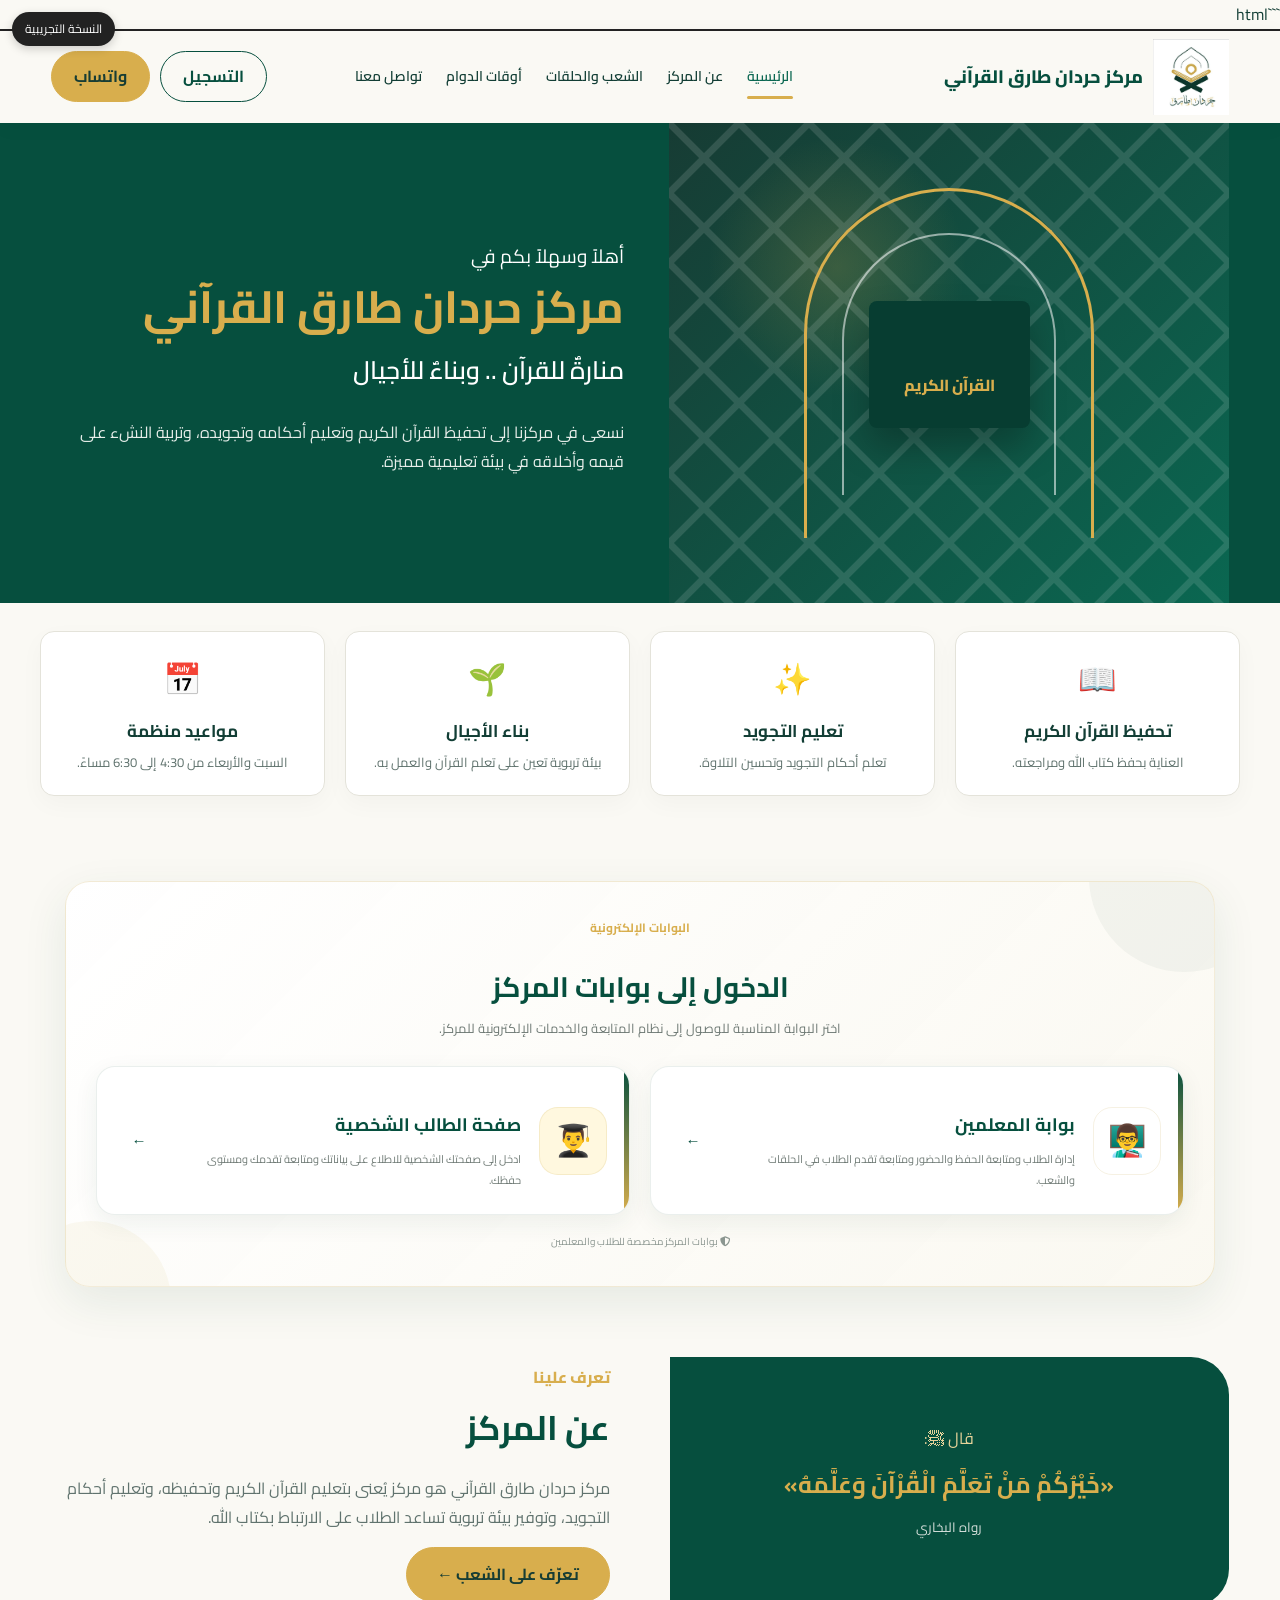
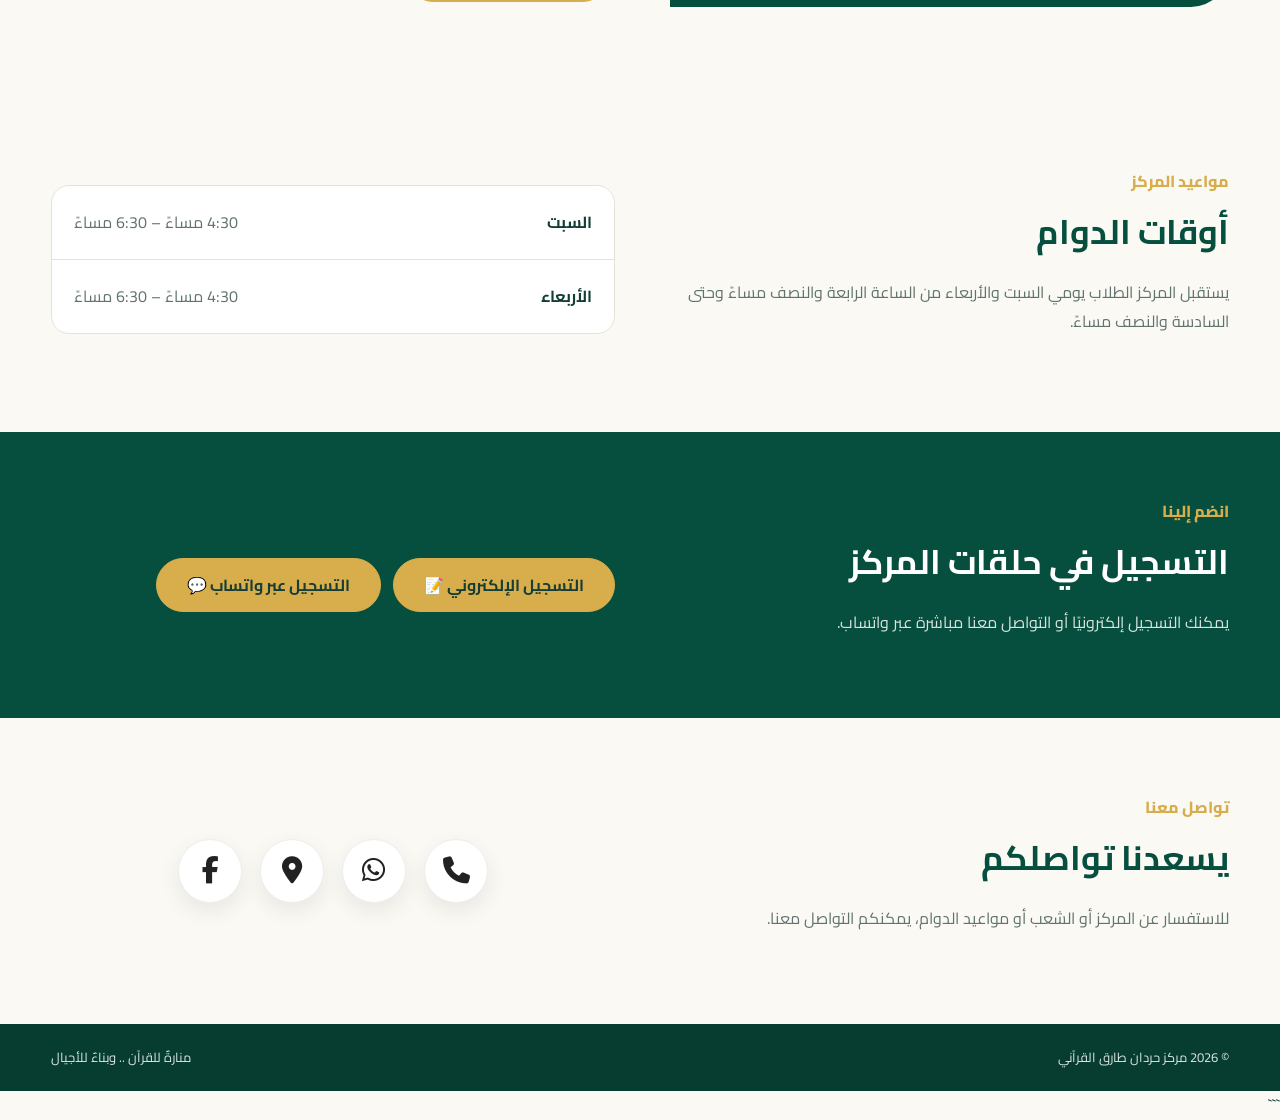
==== index.html @ 8a0e4212 "Update index.html" ====
```html
<!doctype html>
<html lang="ar" dir="rtl">

<head>

  <meta charset="UTF-8">

  <meta
    name="viewport"
    content="width=device-width, initial-scale=1.0"
  >

  <title>مركز حردان طارق القرآني</title>

  <link
    rel="icon"
    type="image/png"
    href="logo.png"
  >

  <meta
    name="description"
    content="مركز حردان طارق القرآني - منارة للقرآن وبناء للأجيال"
  >

  <link
    rel="stylesheet"
    href="style.css"
  >

  <!-- Font Awesome -->
  <link
    rel="stylesheet"
    href="https://cdnjs.cloudflare.com/ajax/libs/font-awesome/6.5.2/css/all.min.css"
  >


  <style>

    /* =====================================================
       النسخة التجريبية
    ===================================================== */

    .demo-badge {
      position: fixed;
      top: 12px;
      left: 12px;
      z-index: 9999;
      background: #222;
      color: white;
      padding: 6px 13px;
      border-radius: 20px;
      font-size: 12px;
      box-shadow: 0 3px 10px rgba(0,0,0,.18);
    }


    /* =====================================================
       ترتيب المعلومات العامة
    ===================================================== */

    .features {
      display: grid !important;
      grid-template-columns: repeat(4, minmax(0, 1fr));
      gap: 20px;
      align-items: stretch;
      justify-content: center;
      width: 100%;
      max-width: 1200px;
      margin-left: auto !important;
      margin-right: auto !important;
      box-sizing: border-box;
    }


    .feature {
      width: 100%;
      box-sizing: border-box;
      text-align: center;
      margin: 0 !important;
    }


    /* =====================================================
       بوابات المركز الإلكترونية
    ===================================================== */

    .portal-section {
      width: min(1150px, 92%);
      margin: 35px auto 50px;
      padding: 35px 30px;

      background:
        linear-gradient(
          135deg,
          rgba(255,255,255,.97),
          rgba(250,248,240,.94)
        );

      border:
        1px solid
        rgba(178,139,24,.16);

      border-radius: 25px;

      box-shadow:
        0 15px 45px
        rgba(23,77,58,.09);

      position: relative;

      overflow: hidden;
    }


    .portal-section::before {

      content: "";

      position: absolute;

      width: 190px;
      height: 190px;

      top: -100px;
      right: -65px;

      border-radius: 50%;

      background:
        rgba(23,77,58,.045);

    }


    .portal-section::after {

      content: "";

      position: absolute;

      width: 160px;
      height: 160px;

      bottom: -95px;
      left: -55px;

      border-radius: 50%;

      background:
        rgba(178,139,24,.055);

    }


    .portal-heading {

      position: relative;

      z-index: 2;

      text-align: center;

      margin-bottom: 26px;

    }


    .portal-heading .section-kicker {

      display: inline-block;

      margin-bottom: 7px;

      color:
        var(--gold);

      font-size: 12px;

      font-weight: bold;

    }


    .portal-heading h2 {

      color:
        var(--green);

      font-size: 28px;

      margin-bottom: 8px;

      line-height: 1.4;

    }


    .portal-heading p {

      color:
        #6f7a75;

      font-size: 13px;

      line-height: 1.9;

      margin: 0 auto;

      max-width: 650px;

    }


    .portal-cards {

      position: relative;

      z-index: 2;

      display: grid;

      grid-template-columns:
        repeat(2, minmax(0, 1fr));

      gap: 20px;

    }


    .portal-card {

      position: relative;

      overflow: hidden;

      display: flex;

      align-items: center;

      gap: 18px;

      min-height: 145px;

      padding: 24px 22px;

      border-radius: 19px;

      text-decoration: none;

      background: #fff;

      border:
        1px solid
        rgba(23,77,58,.09);

      box-shadow:
        0 8px 25px
        rgba(23,77,58,.07);

      transition:
        transform .25s ease,
        box-shadow .25s ease,
        border-color .25s ease;

    }


    .portal-card::before {

      content: "";

      position: absolute;

      top: 0;

      right: 0;

      bottom: 0;

      width: 5px;

      background:
        linear-gradient(
          180deg,
          var(--green),
          var(--gold)
        );

    }


    .portal-card:hover {

      transform:
        translateY(-6px);

      box-shadow:
        0 18px 38px
        rgba(23,77,58,.13);

      border-color:
        rgba(178,139,24,.28);

    }


    .portal-card.teacher .portal-icon {

      background:
        var(--green-light);

      color:
        var(--green);

    }


    .portal-card.student .portal-icon {

      background:
        #fff8df;

      color:
        var(--gold);

    }


    .portal-icon {

      width: 68px;

      height: 68px;

      min-width: 68px;

      border-radius: 19px;

      display: flex;

      align-items: center;

      justify-content: center;

      font-size: 31px;

      border:
        1px solid
        rgba(178,139,24,.12);

    }


    .portal-content {

      flex: 1;

    }


    .portal-content h3 {

      color:
        var(--green);

      font-size: 18px;

      margin-bottom: 7px;

    }


    .portal-content p {

      color:
        #707b76;

      font-size: 11px;

      line-height: 1.9;

      margin: 0;

    }


    .portal-arrow {

      width: 40px;

      height: 40px;

      min-width: 40px;

      border-radius: 50%;

      display: flex;

      align-items: center;

      justify-content: center;

      background:
        var(--green-light);

      color:
        var(--green);

      font-size: 15px;

      transition:
        .25s ease;

    }


    .portal-card:hover .portal-arrow {

      transform:
        translateX(-4px);

      background:
        var(--green);

      color:
        #fff;

    }


    .portal-note {

      position: relative;

      z-index: 2;

      text-align: center;

      margin-top: 18px;

      color:
        #8b9690;

      font-size: 10px;

    }


    /* =====================================================
       أزرار التسجيل
    ===================================================== */

    .register-buttons {

      display: flex;

      gap: 12px;

      flex-wrap: wrap;

      margin-top: 20px;

    }


    .register-buttons .btn-gold {

      min-width: 190px;

      text-align: center;

    }


    /* =====================================================
       التواصل
    ===================================================== */

    .contact {

      align-items: center;

    }


    .contact-list {

      display: flex;

      flex-wrap: wrap;

      justify-content: center;

      align-items: center;

      gap: 18px;

      padding: 10px;

    }


    .contact-list > div {

      margin: 0 !important;

      padding: 0 !important;

      border: none !important;

      background: transparent !important;

      box-shadow: none !important;

      font-size: 0;

    }


    .contact-list a {

      width: 64px;

      height: 64px;

      border-radius: 50%;

      display: flex;

      align-items: center;

      justify-content: center;

      text-decoration: none;

      background: #fff;

      border:
        1px solid
        #eee;

      box-shadow:
        0 8px 22px
        rgba(0,0,0,.08);

      transition:
        .25s ease;

      position: relative;

      color: #222;

    }


    .contact-list a:hover {

      transform:
        translateY(-5px);

      box-shadow:
        0 12px 28px
        rgba(0,0,0,.14);

    }


    .contact-list a i {

      font-size: 27px;

      line-height: 1;

    }


    .contact-list a span {

      display: none;

    }


    /* =====================================================
       تحسينات عامة للموبايل
    ===================================================== */

    @media (max-width: 900px) {

      .features {

        grid-template-columns:
          repeat(2, minmax(0, 1fr));

      }

    }


    @media (max-width: 700px) {

      .portal-section {

        width: 92%;

        padding:
          27px 17px;

        margin:
          25px auto 38px;

        border-radius:
          21px;

      }


      .portal-heading {

        margin-bottom:
          21px;

      }


      .portal-heading h2 {

        font-size: 22px;

      }


      .portal-heading p {

        font-size: 12px;

        line-height: 1.8;

      }


      .portal-cards {

        grid-template-columns:
          1fr;

        gap: 13px;

      }


      .portal-card {

        min-height:
          125px;

        padding:
          19px 16px;

        gap: 13px;

        border-radius:
          17px;

      }


      .portal-icon {

        width: 56px;

        height: 56px;

        min-width: 56px;

        border-radius:
          16px;

        font-size: 25px;

      }


      .portal-content h3 {

        font-size: 15px;

      }


      .portal-content p {

        font-size: 10px;

        line-height: 1.8;

      }


      .portal-arrow {

        width: 35px;

        height: 35px;

        min-width: 35px;

      }

    }


    @media (max-width: 600px) {

      /* منع أي خروج أفقي */

      html,
      body {

        width: 100%;

        max-width: 100%;

        overflow-x: hidden;

      }


      /* النسخة التجريبية */

      .demo-badge {

        top: 8px;

        left: 8px;

        padding:
          5px 10px;

        font-size: 10px;

      }


      /* =================================================
         HEADER
      ================================================= */

      .header {

        position: sticky;

        top: 0;

        z-index: 999;

      }


      .header .container {

        min-height:
          70px;

      }


      .brand {

        max-width:
          calc(100% - 55px);

      }


      .brand img {

        width:
          42px !important;

        height:
          42px !important;

      }


      .brand span {

        font-size:
          13px !important;

        line-height:
          1.4;

      }


      /* إخفاء أزرار الهيدر على الهاتف */

      .header .actions {

        display:
          none !important;

      }


      /* زر القائمة */

      .menu-btn {

        display:
          flex !important;

        align-items:
          center;

        justify-content:
          center;

        width: 44px;

        height: 44px;

        min-width: 44px;

        border-radius:
          12px;

        font-size:
          23px;

        cursor:
          pointer;

      }


      /* =================================================
         القائمة
      ================================================= */

      .header nav {

        position:
          absolute !important;

        top:
          calc(100% + 8px);

        right:
          12px;

        left:
          12px;

        display:
          none !important;

        flex-direction:
          column;

        gap: 4px;

        padding:
          10px;

        background:
          rgba(255,255,255,.98);

        border-radius:
          18px;

        box-shadow:
          0 15px 40px
          rgba(0,0,0,.14);

        border:
          1px solid #eee;

      }


      .header nav.open {

        display:
          flex !important;

      }


      .header nav a {

        width: 100%;

        box-sizing:
          border-box;

        padding:
          13px 15px;

        border-radius:
          12px;

        font-size:
          15px;

        text-align:
          right;

      }


      .header nav a:hover,
      .header nav a.active {

        background:
          #f4f1e7;

      }


      /* =================================================
         HERO
      ================================================= */

      .hero {

        padding-top:
          55px !important;

        padding-bottom:
          45px !important;

      }


      .hero-inner {

        display:
          flex !important;

        flex-direction:
          column;

        gap:
          30px;

        text-align:
          center;

      }


      .hero-content {

        width:
          100%;

        max-width:
          100%;

      }


      .hero-content .eyebrow {

        font-size:
          14px;

        margin-bottom:
          8px;

      }


      .hero-content h1 {

        font-size:
          31px !important;

        line-height:
          1.35;

        margin-bottom:
          12px;

      }


      .hero-content h2 {

        font-size:
          19px !important;

        line-height:
          1.6;

      }


      .hero-text {

        font-size:
          15px !important;

        line-height:
          1.9;

        margin-top:
          15px;

      }


      /* الرسم في الهيرو */

      .hero-art {

        width:
          100%;

        display:
          flex;

        justify-content:
          center;

      }


      .arch {

        max-width:
          250px;

        width:
          75%;

      }


      /* =================================================
         FEATURES
      ================================================= */

      .features {

        grid-template-columns:
          1fr !important;

        gap:
          14px;

        padding-left:
          15px;

        padding-right:
          15px;

      }


      .feature {

        padding:
          24px 18px !important;

        border-radius:
          18px;

      }


      .feature .icon {

        font-size:
          30px;

      }


      .feature h3 {

        font-size:
          18px;

      }


      .feature p {

        font-size:
          14px;

        line-height:
          1.8;

      }


      /* =================================================
         ABOUT
      ================================================= */

      .about {

        display:
          flex !important;

        flex-direction:
          column;

        gap:
          25px;

        padding-left:
          18px;

        padding-right:
          18px;

      }


      .quote-card {

        width:
          100%;

        box-sizing:
          border-box;

        padding:
          25px 18px !important;

        text-align:
          center;

      }


      .quote-card blockquote {

        font-size:
          19px !important;

        line-height:
          1.9;

      }


      .about-text {

        text-align:
          center;

      }


      .about-text h2 {

        font-size:
          27px !important;

      }


      .about-text p {

        font-size:
          15px;

        line-height:
          1.9;

      }


      .about-text .btn {

        width:
          100%;

        box-sizing:
          border-box;

      }


      /* =================================================
         SCHEDULE
      ================================================= */

      .schedule {

        display:
          flex !important;

        flex-direction:
          column;

        gap:
          25px;

        padding-left:
          18px;

        padding-right:
          18px;

        text-align:
          center;

      }


      .schedule h2 {

        font-size:
          27px !important;

      }


      .schedule p {

        font-size:
          15px;

        line-height:
          1.9;

      }


      .schedule-box {

        width:
          100%;

        box-sizing:
          border-box;

      }


      .schedule-box > div {

        padding:
          18px 15px !important;

      }


      .schedule-box strong {

        font-size:
          17px;

      }


      .schedule-box span {

        font-size:
          14px;

      }


      /* =================================================
         REGISTER
      ================================================= */

      .register {

        padding-left:
          18px;

        padding-right:
          18px;

      }


      .register-inner {

        display:
          flex !important;

        flex-direction:
          column;

        gap:
          20px;

        text-align:
          center;

      }


      .register-inner h2 {

        font-size:
          26px !important;

        line-height:
          1.5;

      }


      .register-inner p {

        font-size:
          14px;

        line-height:
          1.8;

      }


      .register-buttons {

        flex-direction:
          column;

        width:
          100%;

        gap:
          10px;

      }


      .register-buttons .btn {

        width:
          100%;

        min-width:
          0 !important;

        box-sizing:
          border-box;

        padding:
          14px 15px;

      }


      /* =================================================
         CONTACT
      ================================================= */

      .contact {

        display:
          flex !important;

        flex-direction:
          column;

        gap:
          20px;

        padding-left:
          18px;

        padding-right:
          18px;

        text-align:
          center;

      }


      .contact h2 {

        font-size:
          27px !important;

      }


      .contact p {

        font-size:
          14px;

        line-height:
          1.9;

      }


      .contact-list {

        gap:
          13px;

        padding:
          5px;

      }


      .contact-list a {

        width:
          56px;

        height:
          56px;

      }


      .contact-list a i {

        font-size:
          22px;

      }


      /* =================================================
         FOOTER
      ================================================= */

      footer {

        padding:
          25px 15px !important;

      }


      .footer-inner {

        display:
          flex !important;

        flex-direction:
          column;

        gap:
          8px;

        text-align:
          center;

        font-size:
          13px;

        line-height:
          1.7;

      }

    }


    /* =====================================================
       شاشات صغيرة جدًا
    ===================================================== */

    @media (max-width: 380px) {

      .hero-content h1 {

        font-size:
          27px !important;

      }


      .hero-content h2 {

        font-size:
          17px !important;

      }


      .brand span {

        font-size:
          12px !important;

      }


      .contact-list a {

        width:
          52px;

        height:
          52px;

      }


      .portal-card {

        gap:
          10px;

        padding:
          17px 13px;

      }


      .portal-icon {

        width:
          51px;

        height:
          51px;

        min-width:
          51px;

        font-size:
          22px;

      }


      .portal-content h3 {

        font-size:
          14px;

      }


      .portal-content p {

        font-size:
          9px;

      }

    }

  </style>

</head>


<body>


  <!-- النسخة التجريبية -->

  <div class="demo-badge">
    النسخة التجريبية
  </div>


  <!-- =====================================================
       HEADER
  ===================================================== -->

  <header class="header">

    <div class="container nav">

      <a
        class="brand"
        href="#home"
      >

        <img
          src="logo.png"
          alt="شعار مركز حردان طارق القرآني"
        >

        <span>
          مركز حردان طارق القرآني
        </span>

      </a>


      <nav>

        <a
          class="active"
          href="#home"
        >
          الرئيسية
        </a>

        <a href="#about">
          عن المركز
        </a>

        <a href="programs.html">
          الشعب والحلقات
        </a>

        <a href="#schedule">
          أوقات الدوام
        </a>

        <a href="#contact">
          تواصل معنا
        </a>

      </nav>


      <div class="actions">

        <a
          class="btn btn-outline"
          href="#register"
        >
          التسجيل
        </a>

        <a
          class="btn btn-gold"
          href="https://wa.me/962780791622"
          target="_blank"
          rel="noopener"
        >
          واتساب
        </a>

      </div>


      <button
        class="menu-btn"
        aria-label="فتح القائمة"
        aria-expanded="false"
        type="button"
      >
        ☰
      </button>

    </div>

  </header>


  <!-- =====================================================
       MAIN
  ===================================================== -->

  <main>


    <!-- HERO -->

    <section
      id="home"
      class="hero"
    >

      <div class="container hero-inner">

        <div class="hero-content">

          <p class="eyebrow">
            أهلاً وسهلاً بكم في
          </p>

          <h1>
            مركز حردان طارق القرآني
          </h1>

          <h2>
            منارةٌ للقرآن .. وبناءٌ للأجيال
          </h2>

          <p class="hero-text">
            نسعى في مركزنا إلى تحفيظ القرآن الكريم وتعليم أحكامه
            وتجويده، وتربية النشء على قيمه وأخلاقه في بيئة تعليمية
            مميزة.
          </p>

        </div>


        <div class="hero-art">

          <div class="arch">

            <div class="quran">
              القرآن الكريم
            </div>

          </div>

        </div>

      </div>

    </section>


    <!-- =====================================================
         FEATURES
    ===================================================== -->

    <section class="features container">

      <article class="feature">

        <div class="icon">
          📖
        </div>

        <h3>
          تحفيظ القرآن الكريم
        </h3>

        <p>
          العناية بحفظ كتاب الله ومراجعته.
        </p>

      </article>


      <article class="feature">

        <div class="icon">
          ✨
        </div>

        <h3>
          تعليم التجويد
        </h3>

        <p>
          تعلم أحكام التجويد وتحسين التلاوة.
        </p>

      </article>


      <article class="feature">

        <div class="icon">
          🌱
        </div>

        <h3>
          بناء الأجيال
        </h3>

        <p>
          بيئة تربوية تعين على تعلم القرآن والعمل به.
        </p>

      </article>


      <article class="feature">

        <div class="icon">
          📅
        </div>

        <h3>
          مواعيد منظمة
        </h3>

        <p>
          السبت والأربعاء من 4:30 إلى 6:30 مساءً.
        </p>

      </article>

    </section>


    <!-- =====================================================
         البوابات الإلكترونية
         تحت الخانات الأربع مباشرة
    ===================================================== -->

    <section class="portal-section">

      <div class="portal-heading">

        <span class="section-kicker">
          البوابات الإلكترونية
        </span>

        <h2>
          الدخول إلى بوابات المركز
        </h2>

        <p>
          اختر البوابة المناسبة للوصول إلى نظام المتابعة والخدمات الإلكترونية للمركز.
        </p>

      </div>


      <div class="portal-cards">


        <!-- ================= بوابة المعلمين ================= -->

        <a
          href="teacher-login.html"
          class="portal-card teacher"
        >

          <div class="portal-icon">
            👨‍🏫
          </div>


          <div class="portal-content">

            <h3>
              بوابة المعلمين
            </h3>

            <p>
              إدارة الطلاب ومتابعة الحفظ والحضور
              ومتابعة تقدم الطلاب في الحلقات والشعب.
            </p>

          </div>


          <div class="portal-arrow">
            ←
          </div>

        </a>


        <!-- ================= صفحة الطالب ================= -->

        <a
          href="student-login.html"
          class="portal-card student"
        >

          <div class="portal-icon">
            👨‍🎓
          </div>


          <div class="portal-content">

            <h3>
              صفحة الطالب الشخصية
            </h3>

            <p>
              ادخل إلى صفحتك الشخصية للاطلاع على بياناتك
              ومتابعة تقدمك ومستوى حفظك.
            </p>

          </div>


          <div class="portal-arrow">
            ←
          </div>

        </a>


      </div>


      <div class="portal-note">

        <i class="fa-solid fa-shield-halved"></i>

        بوابات المركز مخصصة للطلاب والمعلمين

      </div>

    </section>


    <!-- ABOUT -->

    <section
      id="about"
      class="about container"
    >

      <div class="quote-card">

        <div class="quote-mark">
          قال ﷺ:
        </div>

        <blockquote>
          «خَيْرُكُمْ مَنْ تَعَلَّمَ الْقُرْآنَ وَعَلَّمَهُ»
        </blockquote>

        <small>
          رواه البخاري
        </small>

      </div>


      <div class="about-text">

        <span class="section-kicker">
          تعرف علينا
        </span>

        <h2>
          عن المركز
        </h2>

        <p>
          مركز حردان طارق القرآني هو مركز يُعنى بتعليم القرآن الكريم
          وتحفيظه، وتعليم أحكام التجويد، وتوفير بيئة تربوية تساعد
          الطلاب على الارتباط بكتاب الله.
        </p>

        <a
          class="btn btn-gold big"
          href="programs.html"
        >
          تعرّف على الشعب ←
        </a>

      </div>

    </section>


    <!-- SCHEDULE -->

    <section
      id="schedule"
      class="schedule container"
    >

      <div>

        <span class="section-kicker">
          مواعيد المركز
        </span>

        <h2>
          أوقات الدوام
        </h2>

        <p>
          يستقبل المركز الطلاب يومي السبت والأربعاء
          من الساعة الرابعة والنصف مساءً وحتى السادسة والنصف مساءً.
        </p>

      </div>


      <div class="schedule-box">

        <div>

          <strong>
            السبت
          </strong>

          <span>
            4:30 مساءً – 6:30 مساءً
          </span>

        </div>


        <div>

          <strong>
            الأربعاء
          </strong>

          <span>
            4:30 مساءً – 6:30 مساءً
          </span>

        </div>

      </div>

    </section>


    <!-- REGISTER -->

    <section
      id="register"
      class="register"
    >

      <div class="container register-inner">

        <div>

          <span class="section-kicker">
            انضم إلينا
          </span>

          <h2>
            التسجيل في حلقات المركز
          </h2>

          <p>
            يمكنك التسجيل إلكترونيًا أو التواصل معنا مباشرة عبر واتساب.
          </p>

        </div>


        <div class="register-buttons">

          <a
            class="btn btn-gold big"
            href="register.html"
          >
            التسجيل الإلكتروني 📝
          </a>


          <a
            class="btn btn-gold big"
            href="https://wa.me/962780791622"
            target="_blank"
            rel="noopener"
          >
            التسجيل عبر واتساب 💬
          </a>

        </div>

      </div>

    </section>


    <!-- CONTACT -->

    <section
      id="contact"
      class="contact container"
    >

      <div>

        <span class="section-kicker">
          تواصل معنا
        </span>

        <h2>
          يسعدنا تواصلكم
        </h2>

        <p>
          للاستفسار عن المركز أو الشعب أو مواعيد الدوام،
          يمكنكم التواصل معنا.
        </p>

      </div>


      <div class="contact-list">


        <!-- اتصال -->

        <div>

          <a
            href="tel:+962780791622"
            aria-label="الاتصال بالمركز"
            title="الاتصال بالمركز"
          >

            <i class="fa-solid fa-phone"></i>

          </a>

        </div>


        <!-- واتساب -->

        <div>

          <a
            href="https://wa.me/962780791622"
            target="_blank"
            rel="noopener"
            aria-label="واتساب المركز"
            title="واتساب المركز"
          >

            <i class="fa-brands fa-whatsapp"></i>

          </a>

        </div>


        <!-- الموقع -->

        <div>

          <a
            href="https://maps.app.goo.gl/22hyWWJtPr8HUpAr9"
            target="_blank"
            rel="noopener"
            aria-label="موقع المركز"
            title="موقع المركز"
          >

            <i class="fa-solid fa-location-dot"></i>

          </a>

        </div>


        <!-- فيسبوك -->

        <div>

          <a
            href="https://web.facebook.com/profile.php?id=61552970752227&locale=ar_AR"
            target="_blank"
            rel="noopener"
            aria-label="فيسبوك المركز"
            title="فيسبوك المركز"
          >

            <i class="fa-brands fa-facebook-f"></i>

          </a>

        </div>

      </div>

    </section>

  </main>


  <!-- =====================================================
       FOOTER
  ===================================================== -->

  <footer>

    <div class="container footer-inner">

      <span>
        © 2026 مركز حردان طارق القرآني
      </span>

      <span>
        منارةٌ للقرآن .. وبناءٌ للأجيال
      </span>

    </div>

  </footer>


  <!-- =====================================================
       JAVASCRIPT
  ===================================================== -->

  <script>

    const menuButton =
      document.querySelector('.menu-btn');

    const nav =
      document.querySelector('nav');


    if (menuButton && nav) {

      menuButton.addEventListener(
        'click',
        () => {

          nav.classList.toggle('open');

          const isOpen =
            nav.classList.contains('open');

          menuButton.setAttribute(
            'aria-expanded',
            isOpen
          );

        }
      );


      nav.querySelectorAll('a').forEach(
        link => {

          link.addEventListener(
            'click',
            () => {

              nav.classList.remove('open');

              menuButton.setAttribute(
                'aria-expanded',
                'false'
              );

            }
          );

        }
      );

    }

  </script>


</body>

</html>
```
---- style.css ----
@import url('https://fonts.googleapis.com/css2?family=Cairo:wght@400;500;600;700;800&display=swap');

:root{
  --green:#064f3e;
  --green2:#0a6751;
  --gold:#d8ae4d;
  --cream:#faf9f4;
  --ink:#123e35;
  --muted:#60736e;
  --line:#e4e3da;
}
*{box-sizing:border-box}
html{scroll-behavior:smooth}
body{margin:0;font-family:'Cairo',Tahoma,Arial,sans-serif;color:var(--ink);background:var(--cream);line-height:1.8}
a{text-decoration:none;color:inherit}
.container{width:min(1180px,92%);margin:auto}
.header{position:sticky;top:0;z-index:20;background:rgba(250,249,244,.97);border-top:2px solid #222;box-shadow:0 4px 20px rgba(0,0,0,.04)}
.nav{min-height:92px;display:flex;align-items:center;gap:24px}
.brand{display:flex;align-items:center;gap:10px;font-weight:800;color:var(--green);margin-left:auto}
.brand img{width:76px;height:76px;object-fit:contain}
.brand span{font-size:18px;white-space:nowrap}
nav{display:flex;gap:24px;align-items:center;margin:auto}
nav a{font-size:14px;font-weight:600;position:relative}
nav a:hover,nav a.active{color:var(--green2)}
nav a.active:after{content:"";position:absolute;bottom:-10px;right:0;left:0;height:3px;background:var(--gold);border-radius:4px}
.actions{display:flex;gap:10px}
.btn{display:inline-flex;justify-content:center;align-items:center;padding:10px 22px;border-radius:999px;border:1px solid var(--green);font-weight:700;cursor:pointer;font-family:inherit}
.btn-outline{background:transparent;color:var(--green)}
.btn-gold{background:var(--gold);border-color:var(--gold);color:#173d34}
.btn.big{padding:12px 30px}
.menu-btn{display:none;background:none;border:0;font-size:25px;color:var(--green)}
.hero{background:var(--green);color:#fff;overflow:hidden}
.hero-inner{min-height:480px;display:grid;grid-template-columns:1.05fr .95fr;direction:ltr}
.hero-content{direction:rtl;padding:70px 45px 65px 20px;display:flex;flex-direction:column;align-items:flex-start;justify-content:center}
.eyebrow{margin:0 0 5px;font-size:19px}
.hero h1{font-size:45px;line-height:1.3;margin:0;color:var(--gold)}
.hero h2{font-size:25px;font-weight:600;margin:10px 0}
.hero-text{max-width:620px;color:#e7eeea;font-size:16px}
.hero-art{min-height:480px;display:flex;align-items:center;justify-content:center;background:
 radial-gradient(circle at 30% 30%,rgba(216,174,77,.2),transparent 25%),
 linear-gradient(135deg,#173c34,#0a6751);position:relative}
.hero-art:before{content:"";position:absolute;inset:0;opacity:.12;background-image:linear-gradient(45deg,transparent 46%,#fff 47%,#fff 53%,transparent 54%),linear-gradient(-45deg,transparent 46%,#fff 47%,#fff 53%,transparent 54%);background-size:70px 70px}
.arch{width:290px;height:350px;border:3px solid var(--gold);border-bottom:0;border-radius:160px 160px 0 0;position:relative;display:flex;align-items:center;justify-content:center}
.arch:before{content:"";position:absolute;width:210px;height:260px;border:2px solid rgba(255,255,255,.55);border-bottom:0;border-radius:130px 130px 0 0}
.quran{position:relative;z-index:1;background:#073d31;color:var(--gold);padding:70px 35px 28px;border-radius:8px;font-weight:800;box-shadow:0 20px 35px rgba(0,0,0,.25)}
.features{display:grid;grid-template-columns:repeat(5,1fr);gap:18px;padding:28px 0 50px}
.feature{background:#fff;border:1px solid var(--line);border-radius:14px;padding:20px;text-align:center;box-shadow:0 8px 25px rgba(0,0,0,.03)}
.icon{font-size:31px;margin-bottom:8px}.feature h3{margin:0 0 5px;font-size:17px}.feature p{margin:0;color:var(--muted);font-size:13px}
.about{display:grid;grid-template-columns:1fr 1fr;gap:60px;align-items:center;padding:20px 0 80px}
.quote-card{background:var(--green);color:white;border-radius:0 38px 38px 0;padding:50px;text-align:center;min-height:250px;display:flex;flex-direction:column;justify-content:center}
.quote-mark{color:#e7d39a}.quote-card blockquote{font-size:24px;color:var(--gold);margin:10px 0;font-weight:700}.quote-card small{color:#d7e0dc}
.section-kicker{color:var(--gold);font-weight:800}.about-text h2,.schedule h2,.register h2,.contact h2{font-size:34px;margin:5px 0 15px;color:var(--green)}.about-text p,.schedule p,.contact p,.register p{color:var(--muted)}
.programs{background:#eef2ef;padding:60px 0 80px}
.section-title{display:flex;align-items:center;justify-content:center;gap:20px;margin-bottom:35px}.section-title span{width:115px;height:2px;background:var(--gold)}.section-title h2{color:var(--green);margin:0;font-size:30px}
.cards{display:grid;grid-template-columns:repeat(4,1fr);gap:20px}.program{background:#fff;border-radius:18px;padding:30px 22px;text-align:center;box-shadow:0 8px 25px rgba(0,0,0,.04)}.program-icon{font-size:38px}.program h3{color:var(--green);margin:8px 0}.program p{color:var(--muted);margin:0;font-size:14px}
.schedule{display:grid;grid-template-columns:1fr 1fr;gap:50px;align-items:center;padding:80px 0}.schedule-box{background:white;border:1px solid var(--line);border-radius:18px;overflow:hidden}.schedule-box div{padding:22px;border-bottom:1px solid var(--line);display:flex;justify-content:space-between}.schedule-box div:last-child{border-bottom:0}.schedule-box span{color:var(--muted)}
.register{background:var(--green);color:white;padding:65px 0}.register-inner{display:grid;grid-template-columns:1fr 1fr;gap:50px;align-items:center}.register h2{color:white}.register p{color:#d9e4df}.form{display:grid;grid-template-columns:1fr 1fr;gap:12px}.form input,.form select{padding:13px 15px;border-radius:10px;border:1px solid #d7dfda;font:inherit;outline:none}.form select{grid-column:1/-1}.form button{border:0;grid-column:1/-1}
.contact{display:grid;grid-template-columns:1fr 1fr;gap:50px;padding:75px 0}.contact-list{display:grid;gap:14px}.contact-list div{background:#fff;border:1px solid var(--line);padding:18px;border-radius:12px}.contact-list span{margin-right:8px}
footer{background:#073d31;color:#dce7e2;padding:22px 0}.footer-inner{display:flex;justify-content:space-between;gap:20px;font-size:13px}
@media(max-width:1000px){nav{gap:12px}.features{grid-template-columns:repeat(3,1fr)}.cards{grid-template-columns:repeat(2,1fr)}.brand span{display:none}}
@media(max-width:760px){
 .nav{min-height:75px}.brand img{width:60px;height:60px}.actions{display:none}.menu-btn{display:block}
 nav{display:none;position:absolute;top:75px;right:0;left:0;background:var(--cream);padding:20px;flex-direction:column;box-shadow:0 10px 20px rgba(0,0,0,.08)}
 nav.open{display:flex}nav a.active:after{display:none}
 .hero-inner{grid-template-columns:1fr}.hero-art{display:none}.hero-content{padding:60px 10px}.hero h1{font-size:34px}.hero h2{font-size:21px}
 .features{grid-template-columns:1fr 1fr}.about,.schedule,.register-inner,.contact{grid-template-columns:1fr;gap:25px}.cards{grid-template-columns:1fr}.form{grid-template-columns:1fr}.form select,.form button{grid-column:auto}.quote-card{border-radius:20px;padding:35px 20px}.footer-inner{flex-direction:column;text-align:center}
}
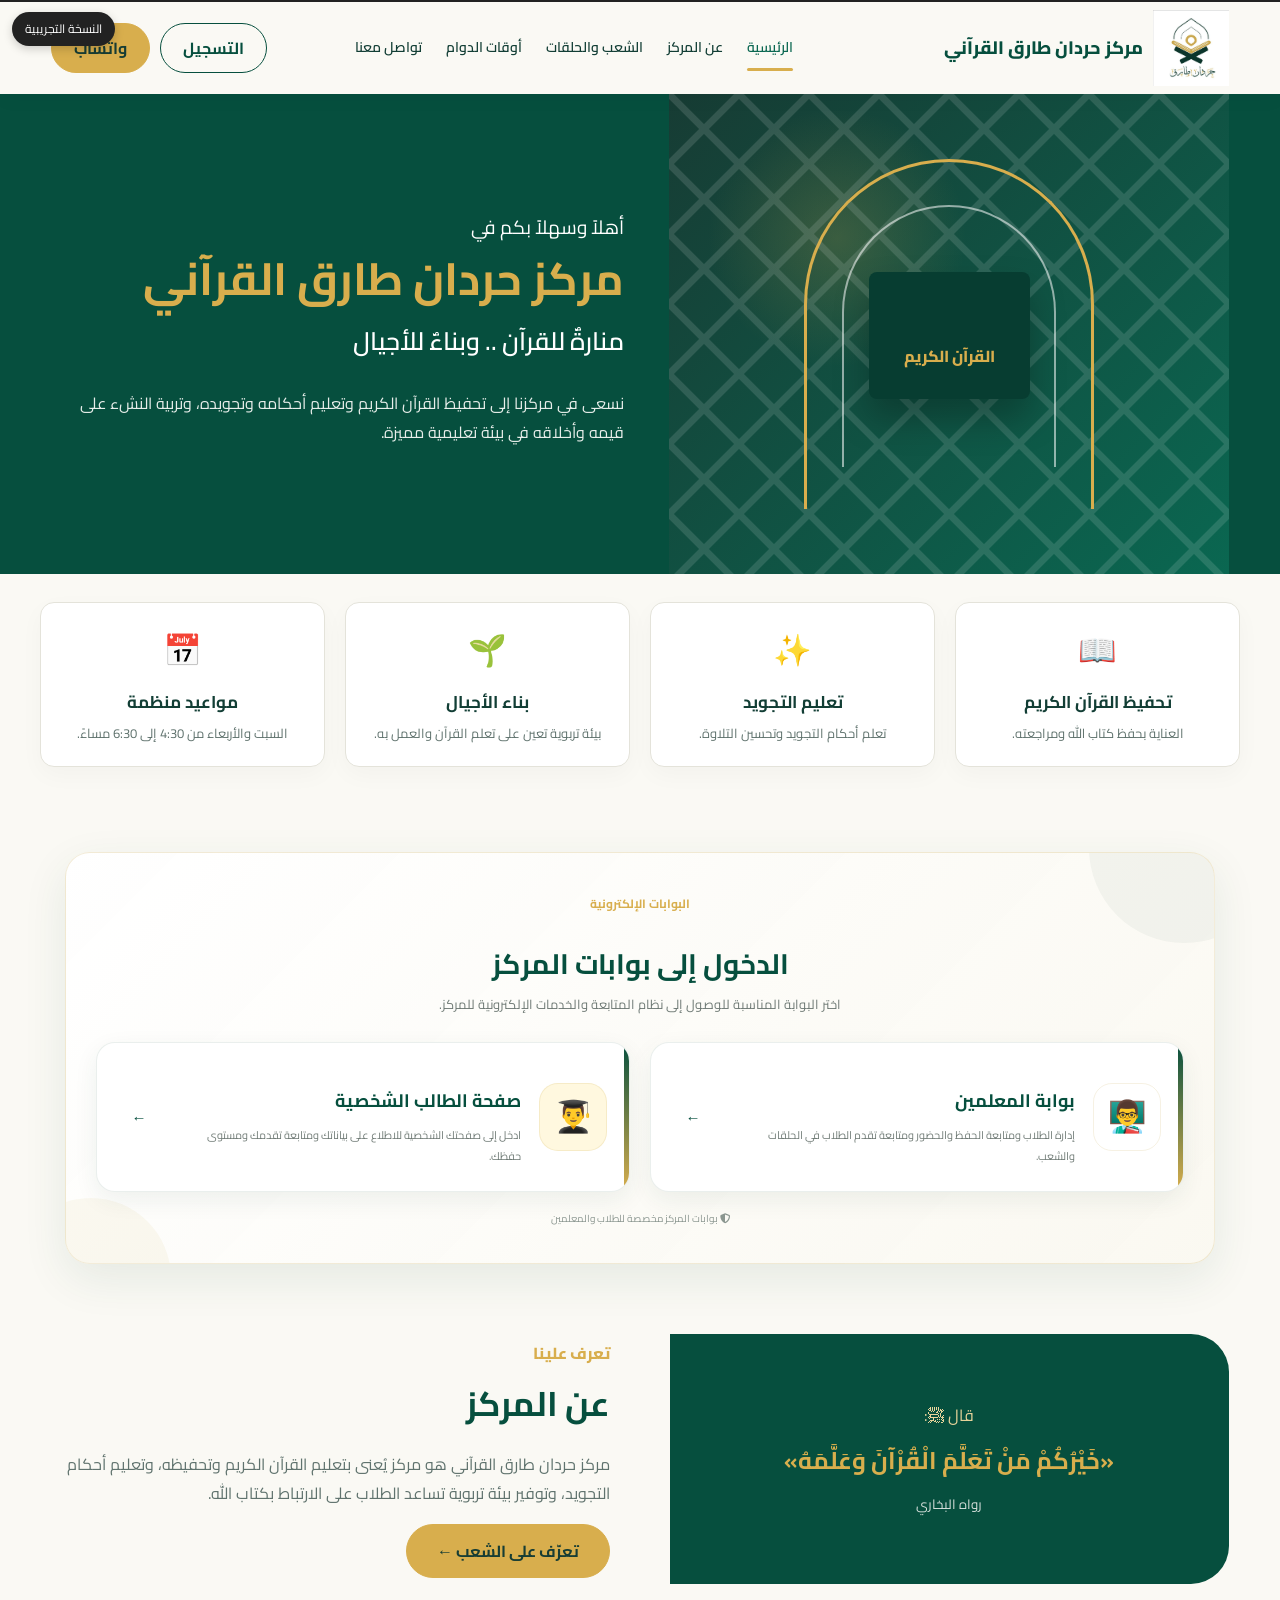
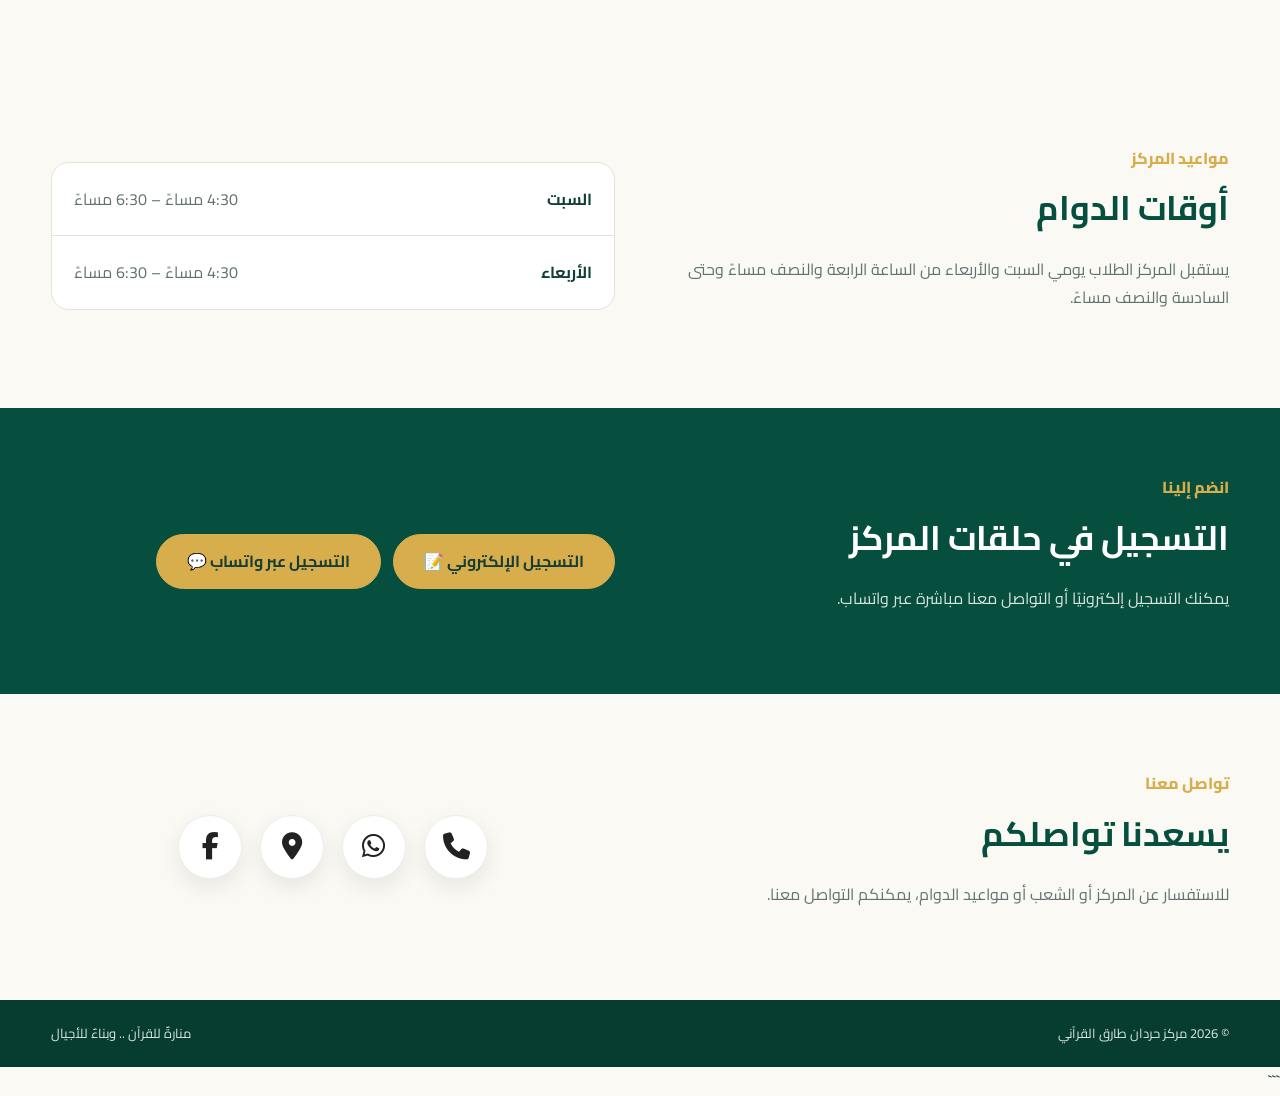
==== commit 0ac49f3b: "Update index.html" ====
--- a/index.html
+++ b/index.html
@@ -1,4 +1,3 @@
-```html
 <!doctype html>
 <html lang="ar" dir="rtl">
 
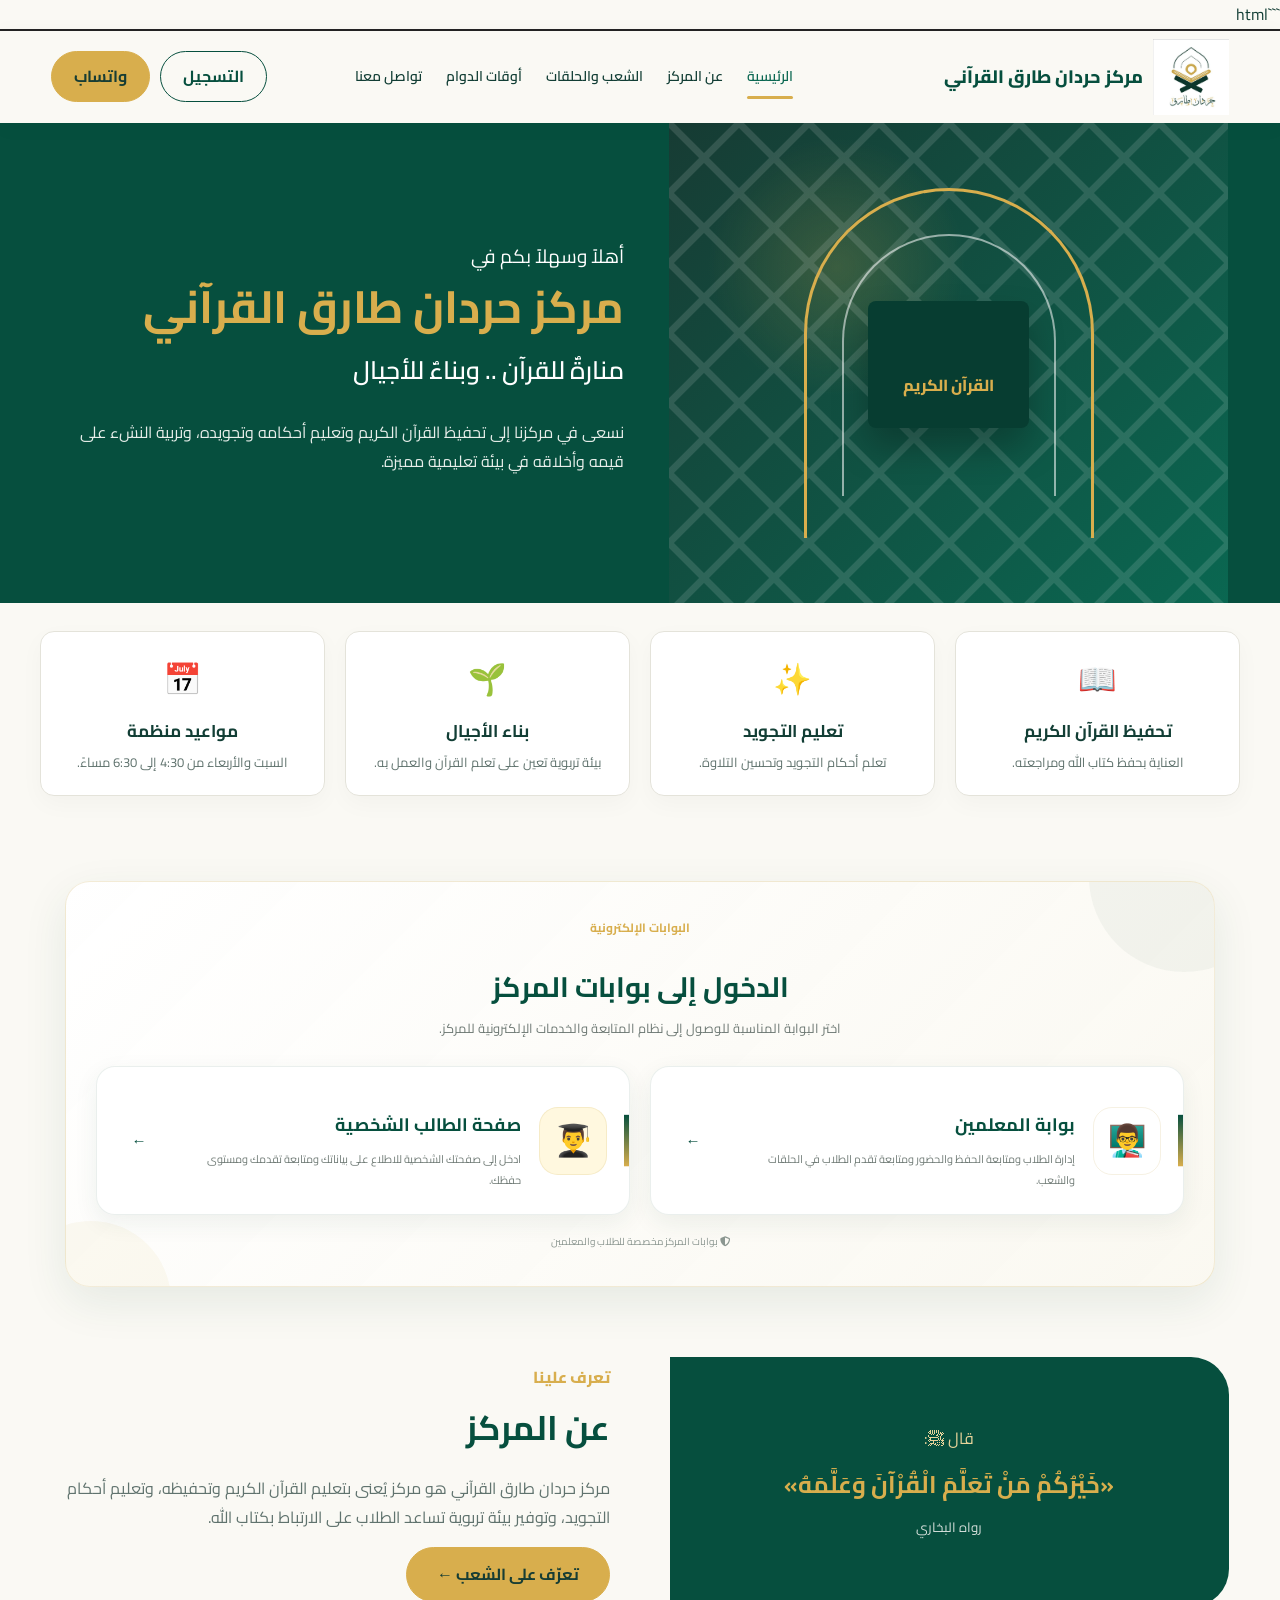
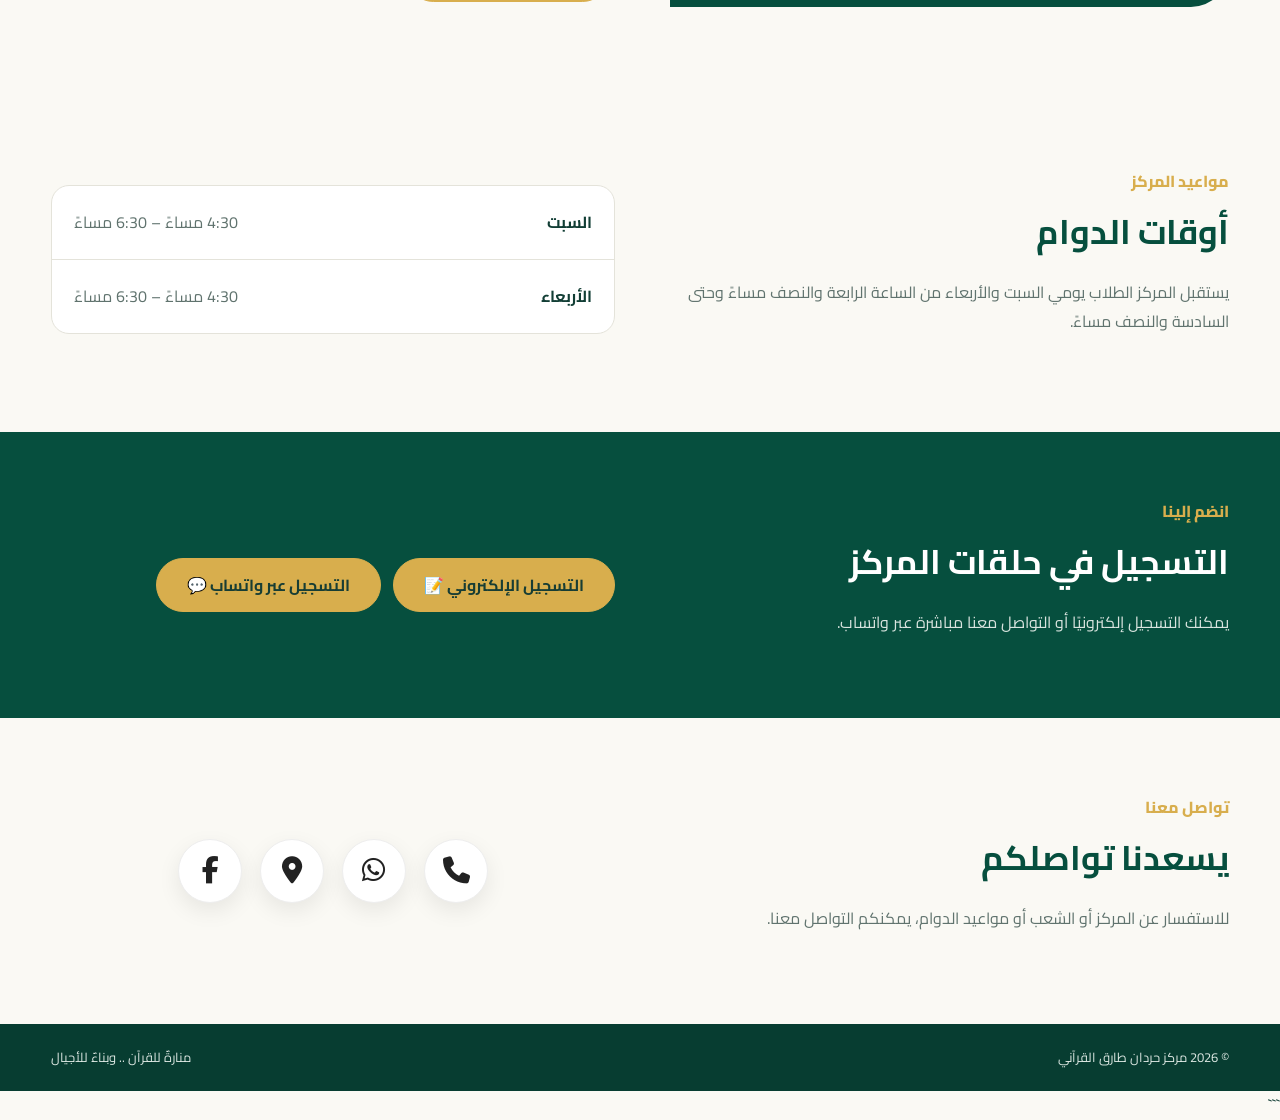
==== commit a2246154: "Update index.html" ====
--- a/index.html
+++ b/index.html
@@ -1,67 +1,179 @@
+```html
 <!doctype html>
 <html lang="ar" dir="rtl">
 
 <head>
-
   <meta charset="UTF-8">
-
-  <meta
-    name="viewport"
-    content="width=device-width, initial-scale=1.0"
-  >
+  <meta name="viewport" content="width=device-width, initial-scale=1.0">
 
   <title>مركز حردان طارق القرآني</title>
 
-  <link
-    rel="icon"
-    type="image/png"
-    href="logo.png"
-  >
+  <link rel="icon" type="image/png" href="logo.png">
 
   <meta
     name="description"
     content="مركز حردان طارق القرآني - منارة للقرآن وبناء للأجيال"
   >
 
-  <link
-    rel="stylesheet"
-    href="style.css"
-  >
-
-  <!-- Font Awesome -->
+  <link rel="stylesheet" href="style.css">
+
   <link
     rel="stylesheet"
     href="https://cdnjs.cloudflare.com/ajax/libs/font-awesome/6.5.2/css/all.min.css"
   >
 
-
   <style>
 
     /* =====================================================
-       النسخة التجريبية
+       إعدادات عامة
     ===================================================== */
 
-    .demo-badge {
-      position: fixed;
-      top: 12px;
-      left: 12px;
-      z-index: 9999;
-      background: #222;
-      color: white;
-      padding: 6px 13px;
-      border-radius: 20px;
-      font-size: 12px;
-      box-shadow: 0 3px 10px rgba(0,0,0,.18);
+    html {
+      scroll-behavior: smooth;
+    }
+
+    body {
+      overflow-x: hidden;
+    }
+
+    ::selection {
+      background: var(--green);
+      color: #fff;
     }
 
 
     /* =====================================================
-       ترتيب المعلومات العامة
+       حركات الظهور
+    ===================================================== */
+
+    .reveal {
+      opacity: 0;
+      transform: translateY(35px);
+      transition:
+        opacity .75s ease,
+        transform .75s cubic-bezier(.2,.7,.2,1);
+    }
+
+    .reveal.show {
+      opacity: 1;
+      transform: translateY(0);
+    }
+
+    .reveal-delay-1 {
+      transition-delay: .08s;
+    }
+
+    .reveal-delay-2 {
+      transition-delay: .16s;
+    }
+
+    .reveal-delay-3 {
+      transition-delay: .24s;
+    }
+
+    .reveal-delay-4 {
+      transition-delay: .32s;
+    }
+
+
+    /* =====================================================
+       الهيدر
+    ===================================================== */
+
+    .header {
+      transition:
+        background .3s ease,
+        box-shadow .3s ease,
+        transform .3s ease;
+    }
+
+    .header.scrolled {
+      box-shadow:
+        0 8px 30px rgba(0,0,0,.08);
+    }
+
+
+    /* =====================================================
+       الأزرار
+    ===================================================== */
+
+    .btn {
+      transition:
+        transform .2s ease,
+        box-shadow .2s ease,
+        background .2s ease,
+        color .2s ease;
+    }
+
+    .btn:hover {
+      transform: translateY(-3px);
+    }
+
+    .btn:active {
+      transform: translateY(1px) scale(.97);
+    }
+
+
+    /* =====================================================
+       HERO
+    ===================================================== */
+
+    .hero-content {
+      animation: heroContentIn .9s ease both;
+    }
+
+    .hero-art {
+      animation: heroArtIn 1s .15s ease both;
+    }
+
+    @keyframes heroContentIn {
+      from {
+        opacity: 0;
+        transform: translateX(35px);
+      }
+
+      to {
+        opacity: 1;
+        transform: translateX(0);
+      }
+    }
+
+    @keyframes heroArtIn {
+      from {
+        opacity: 0;
+        transform: translateX(-35px) scale(.94);
+      }
+
+      to {
+        opacity: 1;
+        transform: translateX(0) scale(1);
+      }
+    }
+
+    .arch {
+      animation:
+        archFloat 5s ease-in-out infinite;
+    }
+
+    @keyframes archFloat {
+      0%, 100% {
+        transform: translateY(0);
+      }
+
+      50% {
+        transform: translateY(-8px);
+      }
+    }
+
+
+    /* =====================================================
+       FEATURES
     ===================================================== */
 
     .features {
       display: grid !important;
-      grid-template-columns: repeat(4, minmax(0, 1fr));
+      grid-template-columns:
+        repeat(4, minmax(0, 1fr));
       gap: 20px;
       align-items: stretch;
       justify-content: center;
@@ -72,17 +184,33 @@
       box-sizing: border-box;
     }
 
-
     .feature {
       width: 100%;
       box-sizing: border-box;
       text-align: center;
       margin: 0 !important;
+
+      transition:
+        transform .3s ease,
+        box-shadow .3s ease;
+    }
+
+    .feature:hover {
+      transform: translateY(-7px);
+    }
+
+    .feature .icon {
+      transition:
+        transform .35s ease;
+    }
+
+    .feature:hover .icon {
+      transform: scale(1.12) rotate(-3deg);
     }
 
 
     /* =====================================================
-       بوابات المركز الإلكترونية
+       البوابات الإلكترونية
     ===================================================== */
 
     .portal-section {
@@ -93,191 +221,125 @@
       background:
         linear-gradient(
           135deg,
-          rgba(255,255,255,.97),
+          rgba(255,255,255,.98),
           rgba(250,248,240,.94)
         );
 
       border:
-        1px solid
-        rgba(178,139,24,.16);
+        1px solid rgba(178,139,24,.16);
 
       border-radius: 25px;
 
       box-shadow:
-        0 15px 45px
-        rgba(23,77,58,.09);
+        0 15px 45px rgba(23,77,58,.09);
 
       position: relative;
-
       overflow: hidden;
     }
 
-
     .portal-section::before {
-
       content: "";
-
       position: absolute;
-
       width: 190px;
       height: 190px;
-
       top: -100px;
       right: -65px;
-
       border-radius: 50%;
-
-      background:
-        rgba(23,77,58,.045);
-
-    }
-
+      background: rgba(23,77,58,.045);
+      animation: portalCircle 8s ease-in-out infinite;
+    }
 
     .portal-section::after {
-
       content: "";
-
       position: absolute;
-
       width: 160px;
       height: 160px;
-
       bottom: -95px;
       left: -55px;
-
       border-radius: 50%;
-
-      background:
-        rgba(178,139,24,.055);
-
-    }
-
+      background: rgba(178,139,24,.055);
+      animation: portalCircle 9s 1s ease-in-out infinite reverse;
+    }
+
+    @keyframes portalCircle {
+      50% {
+        transform: scale(1.12);
+      }
+    }
 
     .portal-heading {
-
       position: relative;
-
       z-index: 2;
-
       text-align: center;
-
       margin-bottom: 26px;
-
-    }
-
+    }
 
     .portal-heading .section-kicker {
-
       display: inline-block;
-
       margin-bottom: 7px;
-
-      color:
-        var(--gold);
-
+      color: var(--gold);
       font-size: 12px;
-
       font-weight: bold;
-
-    }
-
+    }
 
     .portal-heading h2 {
-
-      color:
-        var(--green);
-
+      color: var(--green);
       font-size: 28px;
-
       margin-bottom: 8px;
-
       line-height: 1.4;
-
-    }
-
+    }
 
     .portal-heading p {
-
-      color:
-        #6f7a75;
-
+      color: #6f7a75;
       font-size: 13px;
-
       line-height: 1.9;
-
       margin: 0 auto;
-
       max-width: 650px;
-
-    }
-
+    }
 
     .portal-cards {
-
       position: relative;
-
       z-index: 2;
-
       display: grid;
-
       grid-template-columns:
         repeat(2, minmax(0, 1fr));
-
       gap: 20px;
-
-    }
-
+    }
 
     .portal-card {
-
       position: relative;
-
       overflow: hidden;
 
       display: flex;
-
       align-items: center;
-
       gap: 18px;
 
       min-height: 145px;
-
       padding: 24px 22px;
 
       border-radius: 19px;
-
       text-decoration: none;
 
       background: #fff;
 
       border:
-        1px solid
-        rgba(23,77,58,.09);
+        1px solid rgba(23,77,58,.09);
 
       box-shadow:
-        0 8px 25px
-        rgba(23,77,58,.07);
+        0 8px 25px rgba(23,77,58,.07);
 
       transition:
-        transform .25s ease,
-        box-shadow .25s ease,
-        border-color .25s ease;
-
-    }
-
+        transform .3s cubic-bezier(.2,.8,.2,1),
+        box-shadow .3s ease,
+        border-color .3s ease;
+    }
 
     .portal-card::before {
-
       content: "";
-
       position: absolute;
-
       top: 0;
-
       right: 0;
-
       bottom: 0;
-
       width: 5px;
 
       background:
@@ -287,249 +349,186 @@
           var(--gold)
         );
 
-    }
-
+      transform: scaleY(.35);
+      transform-origin: center;
+      transition: transform .35s ease;
+    }
 
     .portal-card:hover {
-
-      transform:
-        translateY(-6px);
-
+      transform: translateY(-7px);
       box-shadow:
-        0 18px 38px
-        rgba(23,77,58,.13);
-
+        0 20px 42px rgba(23,77,58,.14);
       border-color:
         rgba(178,139,24,.28);
-
-    }
-
+    }
+
+    .portal-card:hover::before {
+      transform: scaleY(1);
+    }
+
+    .portal-card:active {
+      transform: translateY(-2px) scale(.985);
+    }
 
     .portal-card.teacher .portal-icon {
-
-      background:
-        var(--green-light);
-
-      color:
-        var(--green);
-
-    }
-
+      background: var(--green-light);
+      color: var(--green);
+    }
 
     .portal-card.student .portal-icon {
-
-      background:
-        #fff8df;
-
-      color:
-        var(--gold);
-
-    }
-
+      background: #fff8df;
+      color: var(--gold);
+    }
 
     .portal-icon {
-
       width: 68px;
-
       height: 68px;
-
       min-width: 68px;
 
       border-radius: 19px;
 
       display: flex;
-
       align-items: center;
-
       justify-content: center;
 
       font-size: 31px;
 
       border:
-        1px solid
-        rgba(178,139,24,.12);
-
-    }
-
+        1px solid rgba(178,139,24,.12);
+
+      transition:
+        transform .35s ease;
+    }
+
+    .portal-card:hover .portal-icon {
+      transform:
+        rotate(-5deg) scale(1.08);
+    }
 
     .portal-content {
-
       flex: 1;
-
-    }
-
+    }
 
     .portal-content h3 {
-
-      color:
-        var(--green);
-
+      color: var(--green);
       font-size: 18px;
-
       margin-bottom: 7px;
-
-    }
-
+    }
 
     .portal-content p {
-
-      color:
-        #707b76;
-
+      color: #707b76;
       font-size: 11px;
-
       line-height: 1.9;
-
       margin: 0;
-
-    }
-
+    }
 
     .portal-arrow {
-
       width: 40px;
-
       height: 40px;
-
       min-width: 40px;
 
       border-radius: 50%;
 
       display: flex;
-
       align-items: center;
-
       justify-content: center;
 
-      background:
-        var(--green-light);
-
-      color:
-        var(--green);
+      background: var(--green-light);
+      color: var(--green);
 
       font-size: 15px;
 
       transition:
-        .25s ease;
-
-    }
-
+        .3s ease;
+    }
 
     .portal-card:hover .portal-arrow {
-
       transform:
-        translateX(-4px);
-
-      background:
-        var(--green);
-
-      color:
-        #fff;
-
-    }
-
+        translateX(-5px) rotate(5deg);
+
+      background: var(--green);
+      color: #fff;
+    }
 
     .portal-note {
-
       position: relative;
-
       z-index: 2;
-
       text-align: center;
-
       margin-top: 18px;
-
-      color:
-        #8b9690;
-
+      color: #8b9690;
       font-size: 10px;
-
     }
 
 
     /* =====================================================
-       أزرار التسجيل
+       ABOUT / SCHEDULE / REGISTER
     ===================================================== */
 
+    .about,
+    .schedule,
+    .register,
+    .contact {
+      position: relative;
+    }
+
+    .quote-card,
+    .schedule-box {
+      transition:
+        transform .3s ease,
+        box-shadow .3s ease;
+    }
+
+    .quote-card:hover,
+    .schedule-box:hover {
+      transform: translateY(-5px);
+    }
+
     .register-buttons {
-
       display: flex;
-
       gap: 12px;
-
       flex-wrap: wrap;
-
       margin-top: 20px;
-
-    }
-
+    }
 
     .register-buttons .btn-gold {
-
       min-width: 190px;
-
       text-align: center;
-
     }
 
 
     /* =====================================================
-       التواصل
+       CONTACT
     ===================================================== */
 
     .contact {
-
       align-items: center;
-
-    }
-
+    }
 
     .contact-list {
-
       display: flex;
-
       flex-wrap: wrap;
-
       justify-content: center;
-
       align-items: center;
-
       gap: 18px;
-
       padding: 10px;
-
-    }
-
+    }
 
     .contact-list > div {
-
       margin: 0 !important;
-
       padding: 0 !important;
-
       border: none !important;
-
       background: transparent !important;
-
       box-shadow: none !important;
-
       font-size: 0;
-
-    }
-
+    }
 
     .contact-list a {
-
       width: 64px;
-
       height: 64px;
-
       border-radius: 50%;
 
       display: flex;
-
       align-items: center;
-
       justify-content: center;
 
       text-decoration: none;
@@ -537,62 +536,81 @@
       background: #fff;
 
       border:
-        1px solid
-        #eee;
+        1px solid #eee;
 
       box-shadow:
-        0 8px 22px
-        rgba(0,0,0,.08);
+        0 8px 22px rgba(0,0,0,.08);
 
       transition:
-        .25s ease;
+        transform .25s ease,
+        box-shadow .25s ease;
 
       position: relative;
-
       color: #222;
-
-    }
-
+    }
 
     .contact-list a:hover {
-
       transform:
-        translateY(-5px);
+        translateY(-6px) scale(1.05);
 
       box-shadow:
-        0 12px 28px
-        rgba(0,0,0,.14);
-
-    }
-
+        0 14px 30px rgba(0,0,0,.14);
+    }
+
+    .contact-list a:active {
+      transform:
+        scale(.93);
+    }
 
     .contact-list a i {
-
       font-size: 27px;
-
       line-height: 1;
-
-    }
-
+    }
 
     .contact-list a span {
-
       display: none;
-
     }
 
 
     /* =====================================================
-       تحسينات عامة للموبايل
+       تأثير الضغط
     ===================================================== */
 
+    a,
+    button {
+      -webkit-tap-highlight-color: transparent;
+    }
+
+    .click-effect {
+      position: fixed;
+      width: 12px;
+      height: 12px;
+      border-radius: 50%;
+      pointer-events: none;
+      z-index: 10000;
+      background: rgba(178,139,24,.35);
+      transform: translate(-50%, -50%) scale(0);
+      animation: clickRipple .55s ease-out forwards;
+    }
+
+    @keyframes clickRipple {
+      to {
+        transform:
+          translate(-50%, -50%) scale(7);
+        opacity: 0;
+      }
+    }
+
+
+    /* =====================================================
+       تحسينات الموبايل
+    ===================================================== */
+
     @media (max-width: 900px) {
 
       .features {
-
         grid-template-columns:
           repeat(2, minmax(0, 1fr));
-
       }
 
     }
@@ -601,956 +619,506 @@
     @media (max-width: 700px) {
 
       .portal-section {
-
         width: 92%;
-
-        padding:
-          27px 17px;
-
-        margin:
-          25px auto 38px;
-
-        border-radius:
-          21px;
-
-      }
-
+        padding: 27px 17px;
+        margin: 25px auto 38px;
+        border-radius: 21px;
+      }
 
       .portal-heading {
-
-        margin-bottom:
-          21px;
-
-      }
-
+        margin-bottom: 21px;
+      }
 
       .portal-heading h2 {
-
         font-size: 22px;
-
-      }
-
+      }
 
       .portal-heading p {
-
         font-size: 12px;
-
         line-height: 1.8;
-
-      }
-
+      }
 
       .portal-cards {
-
-        grid-template-columns:
-          1fr;
-
+        grid-template-columns: 1fr;
         gap: 13px;
-
-      }
-
+      }
 
       .portal-card {
-
-        min-height:
-          125px;
-
-        padding:
-          19px 16px;
-
+        min-height: 125px;
+        padding: 19px 16px;
         gap: 13px;
-
-        border-radius:
-          17px;
-
-      }
-
+        border-radius: 17px;
+      }
 
       .portal-icon {
-
         width: 56px;
-
         height: 56px;
-
         min-width: 56px;
-
-        border-radius:
-          16px;
-
+        border-radius: 16px;
         font-size: 25px;
-
-      }
-
+      }
 
       .portal-content h3 {
-
         font-size: 15px;
-
-      }
-
+      }
 
       .portal-content p {
-
         font-size: 10px;
-
         line-height: 1.8;
-
-      }
-
+      }
 
       .portal-arrow {
-
         width: 35px;
-
         height: 35px;
-
         min-width: 35px;
-
       }
 
     }
 
 
     @media (max-width: 600px) {
-
-      /* منع أي خروج أفقي */
 
       html,
       body {
-
         width: 100%;
-
         max-width: 100%;
-
         overflow-x: hidden;
-
-      }
-
-
-      /* النسخة التجريبية */
-
-      .demo-badge {
-
-        top: 8px;
-
-        left: 8px;
-
-        padding:
-          5px 10px;
-
-        font-size: 10px;
-
-      }
-
-
-      /* =================================================
-         HEADER
-      ================================================= */
+      }
 
       .header {
-
         position: sticky;
-
         top: 0;
-
         z-index: 999;
-
-      }
-
+      }
 
       .header .container {
-
-        min-height:
-          70px;
-
-      }
-
+        min-height: 70px;
+      }
 
       .brand {
-
         max-width:
           calc(100% - 55px);
-
-      }
-
+      }
 
       .brand img {
-
-        width:
-          42px !important;
-
-        height:
-          42px !important;
-
-      }
-
+        width: 42px !important;
+        height: 42px !important;
+      }
 
       .brand span {
-
-        font-size:
-          13px !important;
-
-        line-height:
-          1.4;
-
-      }
-
-
-      /* إخفاء أزرار الهيدر على الهاتف */
+        font-size: 13px !important;
+        line-height: 1.4;
+      }
 
       .header .actions {
-
-        display:
-          none !important;
-
-      }
-
-
-      /* زر القائمة */
+        display: none !important;
+      }
 
       .menu-btn {
-
-        display:
-          flex !important;
-
-        align-items:
-          center;
-
-        justify-content:
-          center;
+        display: flex !important;
+        align-items: center;
+        justify-content: center;
 
         width: 44px;
-
         height: 44px;
-
         min-width: 44px;
 
-        border-radius:
-          12px;
-
-        font-size:
-          23px;
-
-        cursor:
-          pointer;
-
-      }
-
-
-      /* =================================================
-         القائمة
-      ================================================= */
+        border-radius: 12px;
+        font-size: 23px;
+        cursor: pointer;
+
+        transition:
+          transform .2s ease,
+          background .2s ease;
+      }
+
+      .menu-btn:active {
+        transform: scale(.9);
+      }
 
       .header nav {
-
-        position:
-          absolute !important;
-
-        top:
-          calc(100% + 8px);
-
-        right:
-          12px;
-
-        left:
-          12px;
-
-        display:
-          none !important;
-
-        flex-direction:
-          column;
-
+        position: absolute !important;
+        top: calc(100% + 8px);
+        right: 12px;
+        left: 12px;
+
+        display: none !important;
+        flex-direction: column;
         gap: 4px;
 
-        padding:
-          10px;
+        padding: 10px;
 
         background:
           rgba(255,255,255,.98);
 
-        border-radius:
-          18px;
+        border-radius: 18px;
 
         box-shadow:
-          0 15px 40px
-          rgba(0,0,0,.14);
+          0 15px 40px rgba(0,0,0,.14);
 
         border:
           1px solid #eee;
 
-      }
-
+        transform-origin: top center;
+      }
 
       .header nav.open {
-
-        display:
-          flex !important;
-
-      }
-
+        display: flex !important;
+        animation:
+          menuOpen .25s ease both;
+      }
+
+      @keyframes menuOpen {
+        from {
+          opacity: 0;
+          transform:
+            translateY(-8px) scale(.97);
+        }
+
+        to {
+          opacity: 1;
+          transform:
+            translateY(0) scale(1);
+        }
+      }
 
       .header nav a {
-
         width: 100%;
-
-        box-sizing:
-          border-box;
-
-        padding:
-          13px 15px;
-
-        border-radius:
-          12px;
-
-        font-size:
-          15px;
-
-        text-align:
-          right;
-
-      }
-
+        box-sizing: border-box;
+
+        padding: 13px 15px;
+        border-radius: 12px;
+
+        font-size: 15px;
+        text-align: right;
+
+        transition:
+          background .2s ease,
+          transform .2s ease;
+      }
 
       .header nav a:hover,
       .header nav a.active {
-
-        background:
-          #f4f1e7;
-
-      }
-
-
-      /* =================================================
-         HERO
-      ================================================= */
+        background: #f4f1e7;
+      }
+
+      .header nav a:active {
+        transform: scale(.98);
+      }
+
+
+      /* HERO */
 
       .hero {
-
-        padding-top:
-          55px !important;
-
-        padding-bottom:
-          45px !important;
-
-      }
-
+        padding-top: 55px !important;
+        padding-bottom: 45px !important;
+      }
 
       .hero-inner {
-
-        display:
-          flex !important;
-
-        flex-direction:
-          column;
-
-        gap:
-          30px;
-
-        text-align:
-          center;
-
-      }
-
+        display: flex !important;
+        flex-direction: column;
+        gap: 30px;
+        text-align: center;
+      }
 
       .hero-content {
-
-        width:
-          100%;
-
-        max-width:
-          100%;
-
-      }
-
+        width: 100%;
+        max-width: 100%;
+      }
 
       .hero-content .eyebrow {
-
-        font-size:
-          14px;
-
-        margin-bottom:
-          8px;
-
-      }
-
+        font-size: 14px;
+        margin-bottom: 8px;
+      }
 
       .hero-content h1 {
-
-        font-size:
-          31px !important;
-
-        line-height:
-          1.35;
-
-        margin-bottom:
-          12px;
-
-      }
-
+        font-size: 31px !important;
+        line-height: 1.35;
+        margin-bottom: 12px;
+      }
 
       .hero-content h2 {
-
-        font-size:
-          19px !important;
-
-        line-height:
-          1.6;
-
-      }
-
+        font-size: 19px !important;
+        line-height: 1.6;
+      }
 
       .hero-text {
-
-        font-size:
-          15px !important;
-
-        line-height:
-          1.9;
-
-        margin-top:
-          15px;
-
-      }
-
-
-      /* الرسم في الهيرو */
+        font-size: 15px !important;
+        line-height: 1.9;
+        margin-top: 15px;
+      }
 
       .hero-art {
-
-        width:
-          100%;
-
-        display:
-          flex;
-
-        justify-content:
-          center;
-
-      }
-
+        width: 100%;
+        display: flex;
+        justify-content: center;
+      }
 
       .arch {
-
-        max-width:
-          250px;
-
-        width:
-          75%;
-
-      }
-
-
-      /* =================================================
-         FEATURES
-      ================================================= */
+        max-width: 250px;
+        width: 75%;
+      }
+
+
+      /* FEATURES */
 
       .features {
-
-        grid-template-columns:
-          1fr !important;
-
-        gap:
-          14px;
-
-        padding-left:
-          15px;
-
-        padding-right:
-          15px;
-
-      }
-
+        grid-template-columns: 1fr !important;
+        gap: 14px;
+        padding-left: 15px;
+        padding-right: 15px;
+      }
 
       .feature {
-
-        padding:
-          24px 18px !important;
-
-        border-radius:
-          18px;
-
-      }
-
+        padding: 24px 18px !important;
+        border-radius: 18px;
+      }
 
       .feature .icon {
-
-        font-size:
-          30px;
-
-      }
-
+        font-size: 30px;
+      }
 
       .feature h3 {
-
-        font-size:
-          18px;
-
-      }
-
+        font-size: 18px;
+      }
 
       .feature p {
-
-        font-size:
-          14px;
-
-        line-height:
-          1.8;
-
-      }
-
-
-      /* =================================================
-         ABOUT
-      ================================================= */
+        font-size: 14px;
+        line-height: 1.8;
+      }
+
+
+      /* ABOUT */
 
       .about {
-
-        display:
-          flex !important;
-
-        flex-direction:
-          column;
-
-        gap:
-          25px;
-
-        padding-left:
-          18px;
-
-        padding-right:
-          18px;
-
-      }
-
+        display: flex !important;
+        flex-direction: column;
+        gap: 25px;
+        padding-left: 18px;
+        padding-right: 18px;
+      }
 
       .quote-card {
-
-        width:
-          100%;
-
-        box-sizing:
-          border-box;
-
-        padding:
-          25px 18px !important;
-
-        text-align:
-          center;
-
-      }
-
+        width: 100%;
+        box-sizing: border-box;
+        padding: 25px 18px !important;
+        text-align: center;
+      }
 
       .quote-card blockquote {
-
-        font-size:
-          19px !important;
-
-        line-height:
-          1.9;
-
-      }
-
+        font-size: 19px !important;
+        line-height: 1.9;
+      }
 
       .about-text {
-
-        text-align:
-          center;
-
-      }
-
+        text-align: center;
+      }
 
       .about-text h2 {
-
-        font-size:
-          27px !important;
-
-      }
-
+        font-size: 27px !important;
+      }
 
       .about-text p {
-
-        font-size:
-          15px;
-
-        line-height:
-          1.9;
-
-      }
-
+        font-size: 15px;
+        line-height: 1.9;
+      }
 
       .about-text .btn {
-
-        width:
-          100%;
-
-        box-sizing:
-          border-box;
-
-      }
-
-
-      /* =================================================
-         SCHEDULE
-      ================================================= */
+        width: 100%;
+        box-sizing: border-box;
+      }
+
+
+      /* SCHEDULE */
 
       .schedule {
-
-        display:
-          flex !important;
-
-        flex-direction:
-          column;
-
-        gap:
-          25px;
-
-        padding-left:
-          18px;
-
-        padding-right:
-          18px;
-
-        text-align:
-          center;
-
-      }
-
+        display: flex !important;
+        flex-direction: column;
+        gap: 25px;
+
+        padding-left: 18px;
+        padding-right: 18px;
+
+        text-align: center;
+      }
 
       .schedule h2 {
-
-        font-size:
-          27px !important;
-
-      }
-
+        font-size: 27px !important;
+      }
 
       .schedule p {
-
-        font-size:
-          15px;
-
-        line-height:
-          1.9;
-
-      }
-
+        font-size: 15px;
+        line-height: 1.9;
+      }
 
       .schedule-box {
-
-        width:
-          100%;
-
-        box-sizing:
-          border-box;
-
-      }
-
+        width: 100%;
+        box-sizing: border-box;
+      }
 
       .schedule-box > div {
-
-        padding:
-          18px 15px !important;
-
-      }
-
+        padding: 18px 15px !important;
+      }
 
       .schedule-box strong {
-
-        font-size:
-          17px;
-
-      }
-
+        font-size: 17px;
+      }
 
       .schedule-box span {
-
-        font-size:
-          14px;
-
-      }
-
-
-      /* =================================================
-         REGISTER
-      ================================================= */
+        font-size: 14px;
+      }
+
+
+      /* REGISTER */
 
       .register {
-
-        padding-left:
-          18px;
-
-        padding-right:
-          18px;
-
-      }
-
+        padding-left: 18px;
+        padding-right: 18px;
+      }
 
       .register-inner {
-
-        display:
-          flex !important;
-
-        flex-direction:
-          column;
-
-        gap:
-          20px;
-
-        text-align:
-          center;
-
-      }
-
+        display: flex !important;
+        flex-direction: column;
+        gap: 20px;
+        text-align: center;
+      }
 
       .register-inner h2 {
-
-        font-size:
-          26px !important;
-
-        line-height:
-          1.5;
-
-      }
-
+        font-size: 26px !important;
+        line-height: 1.5;
+      }
 
       .register-inner p {
-
-        font-size:
-          14px;
-
-        line-height:
-          1.8;
-
-      }
-
+        font-size: 14px;
+        line-height: 1.8;
+      }
 
       .register-buttons {
-
-        flex-direction:
-          column;
-
-        width:
-          100%;
-
-        gap:
-          10px;
-
-      }
-
+        flex-direction: column;
+        width: 100%;
+        gap: 10px;
+      }
 
       .register-buttons .btn {
-
-        width:
-          100%;
-
-        min-width:
-          0 !important;
-
-        box-sizing:
-          border-box;
-
-        padding:
-          14px 15px;
-
-      }
-
-
-      /* =================================================
-         CONTACT
-      ================================================= */
+        width: 100%;
+        min-width: 0 !important;
+        box-sizing: border-box;
+        padding: 14px 15px;
+      }
+
+
+      /* CONTACT */
 
       .contact {
-
-        display:
-          flex !important;
-
-        flex-direction:
-          column;
-
-        gap:
-          20px;
-
-        padding-left:
-          18px;
-
-        padding-right:
-          18px;
-
-        text-align:
-          center;
-
-      }
-
+        display: flex !important;
+        flex-direction: column;
+        gap: 20px;
+
+        padding-left: 18px;
+        padding-right: 18px;
+
+        text-align: center;
+      }
 
       .contact h2 {
-
-        font-size:
-          27px !important;
-
-      }
-
+        font-size: 27px !important;
+      }
 
       .contact p {
-
-        font-size:
-          14px;
-
-        line-height:
-          1.9;
-
-      }
-
+        font-size: 14px;
+        line-height: 1.9;
+      }
 
       .contact-list {
-
-        gap:
-          13px;
-
-        padding:
-          5px;
-
-      }
-
+        gap: 13px;
+        padding: 5px;
+      }
 
       .contact-list a {
-
-        width:
-          56px;
-
-        height:
-          56px;
-
-      }
-
+        width: 56px;
+        height: 56px;
+      }
 
       .contact-list a i {
-
-        font-size:
-          22px;
-
-      }
-
-
-      /* =================================================
-         FOOTER
-      ================================================= */
+        font-size: 22px;
+      }
+
+
+      /* FOOTER */
 
       footer {
-
-        padding:
-          25px 15px !important;
-
-      }
-
+        padding: 25px 15px !important;
+      }
 
       .footer-inner {
-
-        display:
-          flex !important;
-
-        flex-direction:
-          column;
-
-        gap:
-          8px;
-
-        text-align:
-          center;
-
-        font-size:
-          13px;
-
-        line-height:
-          1.7;
-
-      }
-
-    }
-
-
-    /* =====================================================
-       شاشات صغيرة جدًا
-    ===================================================== */
+        display: flex !important;
+        flex-direction: column;
+        gap: 8px;
+        text-align: center;
+
+        font-size: 13px;
+        line-height: 1.7;
+      }
+
+    }
+
 
     @media (max-width: 380px) {
 
       .hero-content h1 {
-
-        font-size:
-          27px !important;
-
-      }
-
+        font-size: 27px !important;
+      }
 
       .hero-content h2 {
-
-        font-size:
-          17px !important;
-
-      }
-
+        font-size: 17px !important;
+      }
 
       .brand span {
-
-        font-size:
-          12px !important;
-
-      }
-
+        font-size: 12px !important;
+      }
 
       .contact-list a {
-
-        width:
-          52px;
-
-        height:
-          52px;
-
-      }
-
+        width: 52px;
+        height: 52px;
+      }
 
       .portal-card {
-
-        gap:
-          10px;
-
-        padding:
-          17px 13px;
-
-      }
-
+        gap: 10px;
+        padding: 17px 13px;
+      }
 
       .portal-icon {
-
-        width:
-          51px;
-
-        height:
-          51px;
-
-        min-width:
-          51px;
-
-        font-size:
-          22px;
-
-      }
-
+        width: 51px;
+        height: 51px;
+        min-width: 51px;
+        font-size: 22px;
+      }
 
       .portal-content h3 {
-
-        font-size:
-          14px;
-
-      }
-
+        font-size: 14px;
+      }
 
       .portal-content p {
-
-        font-size:
-          9px;
-
+        font-size: 9px;
+      }
+
+    }
+
+
+    /* تقليل الحركة لمن يفضل ذلك */
+
+    @media (prefers-reduced-motion: reduce) {
+
+      html {
+        scroll-behavior: auto;
+      }
+
+      *,
+      *::before,
+      *::after {
+        animation-duration: .01ms !important;
+        animation-iteration-count: 1 !important;
+        transition-duration: .01ms !important;
       }
 
     }
@@ -1561,13 +1129,6 @@
 
 
 <body>
-
-
-  <!-- النسخة التجريبية -->
-
-  <div class="demo-badge">
-    النسخة التجريبية
-  </div>
 
 
   <!-- =====================================================
@@ -1578,10 +1139,7 @@
 
     <div class="container nav">
 
-      <a
-        class="brand"
-        href="#home"
-      >
+      <a class="brand" href="#home">
 
         <img
           src="logo.png"
@@ -1597,10 +1155,7 @@
 
       <nav>
 
-        <a
-          class="active"
-          href="#home"
-        >
+        <a class="active" href="#home">
           الرئيسية
         </a>
 
@@ -1627,7 +1182,7 @@
 
         <a
           class="btn btn-outline"
-          href="#register"
+          href="register.html"
         >
           التسجيل
         </a>
@@ -1658,19 +1213,12 @@
   </header>
 
 
-  <!-- =====================================================
-       MAIN
-  ===================================================== -->
-
   <main>
 
 
     <!-- HERO -->
 
-    <section
-      id="home"
-      class="hero"
-    >
+    <section id="home" class="hero">
 
       <div class="container hero-inner">
 
@@ -1714,13 +1262,11 @@
     </section>
 
 
-    <!-- =====================================================
-         FEATURES
-    ===================================================== -->
+    <!-- FEATURES -->
 
     <section class="features container">
 
-      <article class="feature">
+      <article class="feature reveal reveal-delay-1">
 
         <div class="icon">
           📖
@@ -1737,7 +1283,7 @@
       </article>
 
 
-      <article class="feature">
+      <article class="feature reveal reveal-delay-2">
 
         <div class="icon">
           ✨
@@ -1754,7 +1300,7 @@
       </article>
 
 
-      <article class="feature">
+      <article class="feature reveal reveal-delay-3">
 
         <div class="icon">
           🌱
@@ -1771,7 +1317,7 @@
       </article>
 
 
-      <article class="feature">
+      <article class="feature reveal reveal-delay-4">
 
         <div class="icon">
           📅
@@ -1790,12 +1336,9 @@
     </section>
 
 
-    <!-- =====================================================
-         البوابات الإلكترونية
-         تحت الخانات الأربع مباشرة
-    ===================================================== -->
-
-    <section class="portal-section">
+    <!-- البوابات الإلكترونية -->
+
+    <section class="portal-section reveal">
 
       <div class="portal-heading">
 
@@ -1815,9 +1358,6 @@
 
 
       <div class="portal-cards">
-
-
-        <!-- ================= بوابة المعلمين ================= -->
 
         <a
           href="teacher-login.html"
@@ -1828,7 +1368,6 @@
             👨‍🏫
           </div>
 
-
           <div class="portal-content">
 
             <h3>
@@ -1842,15 +1381,12 @@
 
           </div>
 
-
           <div class="portal-arrow">
             ←
           </div>
 
         </a>
 
-
-        <!-- ================= صفحة الطالب ================= -->
 
         <a
           href="student-login.html"
@@ -1861,7 +1397,6 @@
             👨‍🎓
           </div>
 
-
           <div class="portal-content">
 
             <h3>
@@ -1875,14 +1410,12 @@
 
           </div>
 
-
           <div class="portal-arrow">
             ←
           </div>
 
         </a>
 
-
       </div>
 
 
@@ -1899,10 +1432,7 @@
 
     <!-- ABOUT -->
 
-    <section
-      id="about"
-      class="about container"
-    >
+    <section id="about" class="about container reveal">
 
       <div class="quote-card">
 
@@ -1951,10 +1481,7 @@
 
     <!-- SCHEDULE -->
 
-    <section
-      id="schedule"
-      class="schedule container"
-    >
+    <section id="schedule" class="schedule container reveal">
 
       <div>
 
@@ -2008,10 +1535,7 @@
 
     <!-- REGISTER -->
 
-    <section
-      id="register"
-      class="register"
-    >
+    <section id="register" class="register reveal">
 
       <div class="container register-inner">
 
@@ -2060,10 +1584,7 @@
 
     <!-- CONTACT -->
 
-    <section
-      id="contact"
-      class="contact container"
-    >
+    <section id="contact" class="contact container reveal">
 
       <div>
 
@@ -2084,9 +1605,6 @@
 
 
       <div class="contact-list">
-
-
-        <!-- اتصال -->
 
         <div>
 
@@ -2102,8 +1620,6 @@
 
         </div>
 
-
-        <!-- واتساب -->
 
         <div>
 
@@ -2122,8 +1638,6 @@
         </div>
 
 
-        <!-- الموقع -->
-
         <div>
 
           <a
@@ -2141,8 +1655,6 @@
         </div>
 
 
-        <!-- فيسبوك -->
-
         <div>
 
           <a
@@ -2166,9 +1678,7 @@
   </main>
 
 
-  <!-- =====================================================
-       FOOTER
-  ===================================================== -->
+  <!-- FOOTER -->
 
   <footer>
 
@@ -2187,11 +1697,11 @@
   </footer>
 
 
-  <!-- =====================================================
-       JAVASCRIPT
-  ===================================================== -->
-
   <script>
+
+    /* =====================================================
+       القائمة في الهاتف
+    ===================================================== */
 
     const menuButton =
       document.querySelector('.menu-btn');
@@ -2242,6 +1752,113 @@
 
     }
 
+
+    /* =====================================================
+       ظهور العناصر عند النزول
+    ===================================================== */
+
+    const revealElements =
+      document.querySelectorAll('.reveal');
+
+
+    const revealObserver =
+      new IntersectionObserver(
+        entries => {
+
+          entries.forEach(entry => {
+
+            if (entry.isIntersecting) {
+
+              entry.target.classList.add('show');
+
+              revealObserver.unobserve(
+                entry.target
+              );
+
+            }
+
+          });
+
+        },
+        {
+          threshold: 0.12
+        }
+      );
+
+
+    revealElements.forEach(
+      element => {
+        revealObserver.observe(element);
+      }
+    );
+
+
+    /* =====================================================
+       تأثير الهيدر عند النزول
+    ===================================================== */
+
+    const header =
+      document.querySelector('.header');
+
+
+    function updateHeader() {
+
+      if (!header) return;
+
+      if (window.scrollY > 20) {
+        header.classList.add('scrolled');
+      } else {
+        header.classList.remove('scrolled');
+      }
+
+    }
+
+
+    window.addEventListener(
+      'scroll',
+      updateHeader,
+      { passive: true }
+    );
+
+
+    updateHeader();
+
+
+    /* =====================================================
+       تأثير الضغط
+    ===================================================== */
+
+    document.addEventListener(
+      'click',
+      event => {
+
+        const target =
+          event.target.closest('a, button');
+
+        if (!target) return;
+
+        const effect =
+          document.createElement('span');
+
+        effect.className =
+          'click-effect';
+
+        effect.style.left =
+          `${event.clientX}px`;
+
+        effect.style.top =
+          `${event.clientY}px`;
+
+        document.body.appendChild(effect);
+
+        setTimeout(
+          () => effect.remove(),
+          600
+        );
+
+      }
+    );
+
   </script>
 
 
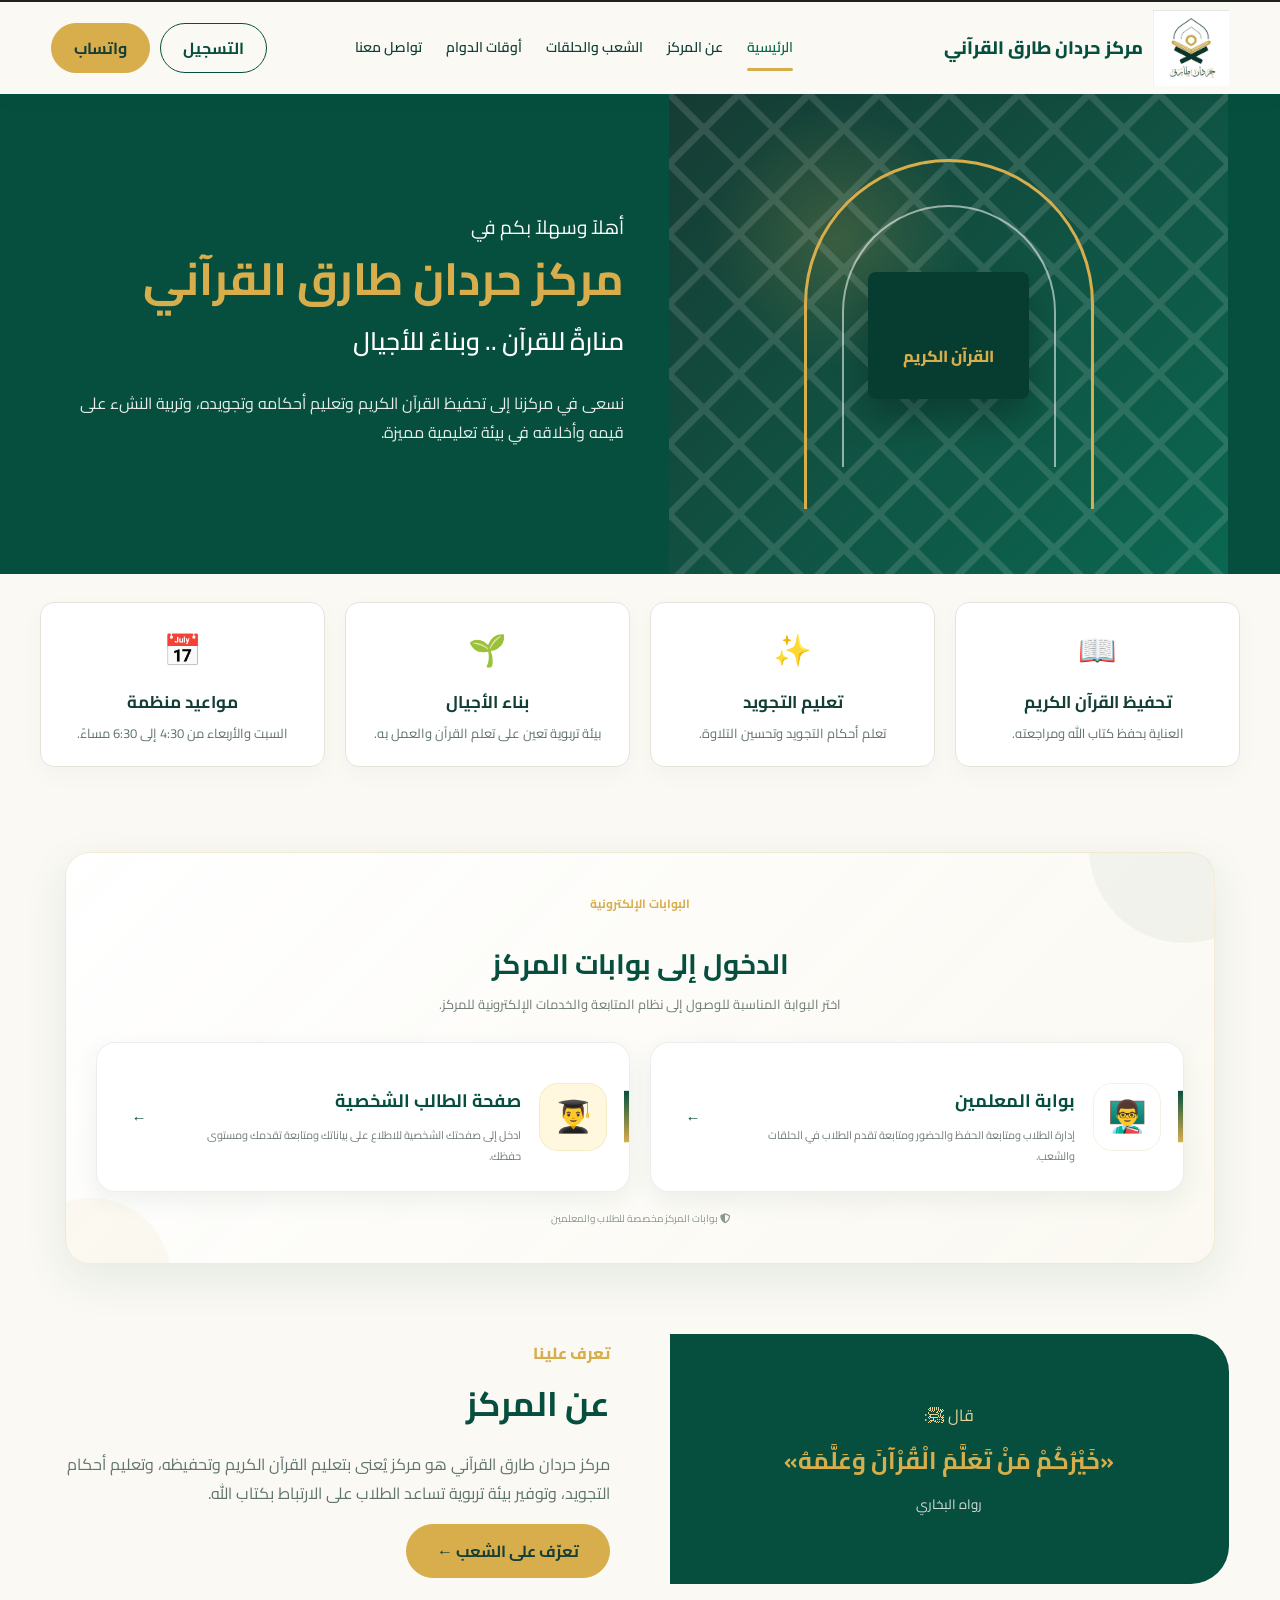
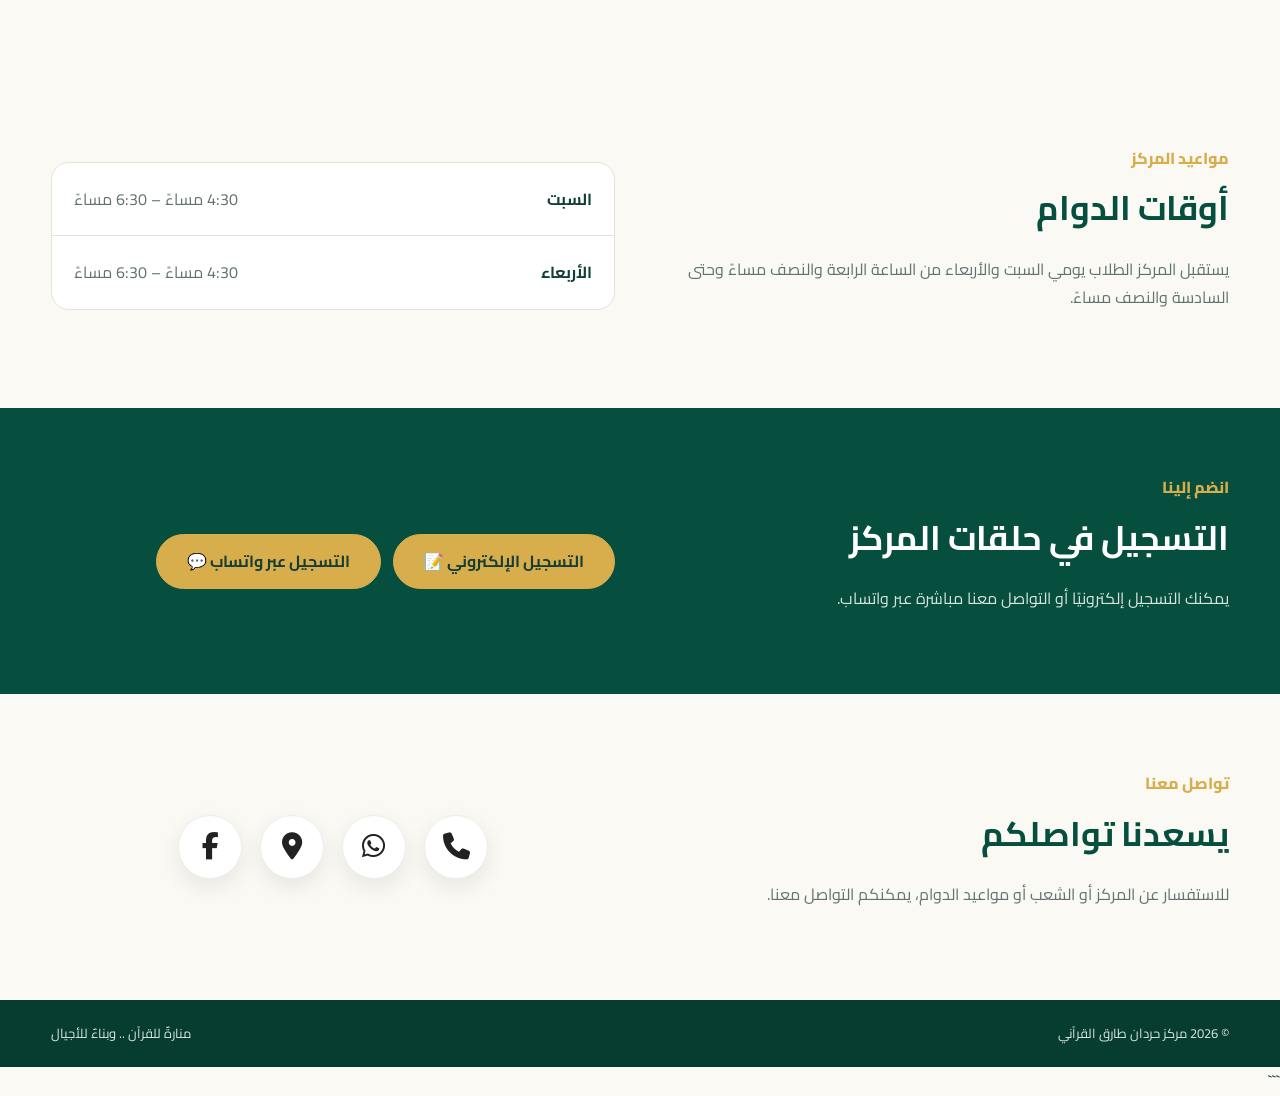
==== commit 04472b13: "Update index.html" ====
--- a/index.html
+++ b/index.html
@@ -1,4 +1,4 @@
-```html
+
 <!doctype html>
 <html lang="ar" dir="rtl">
 
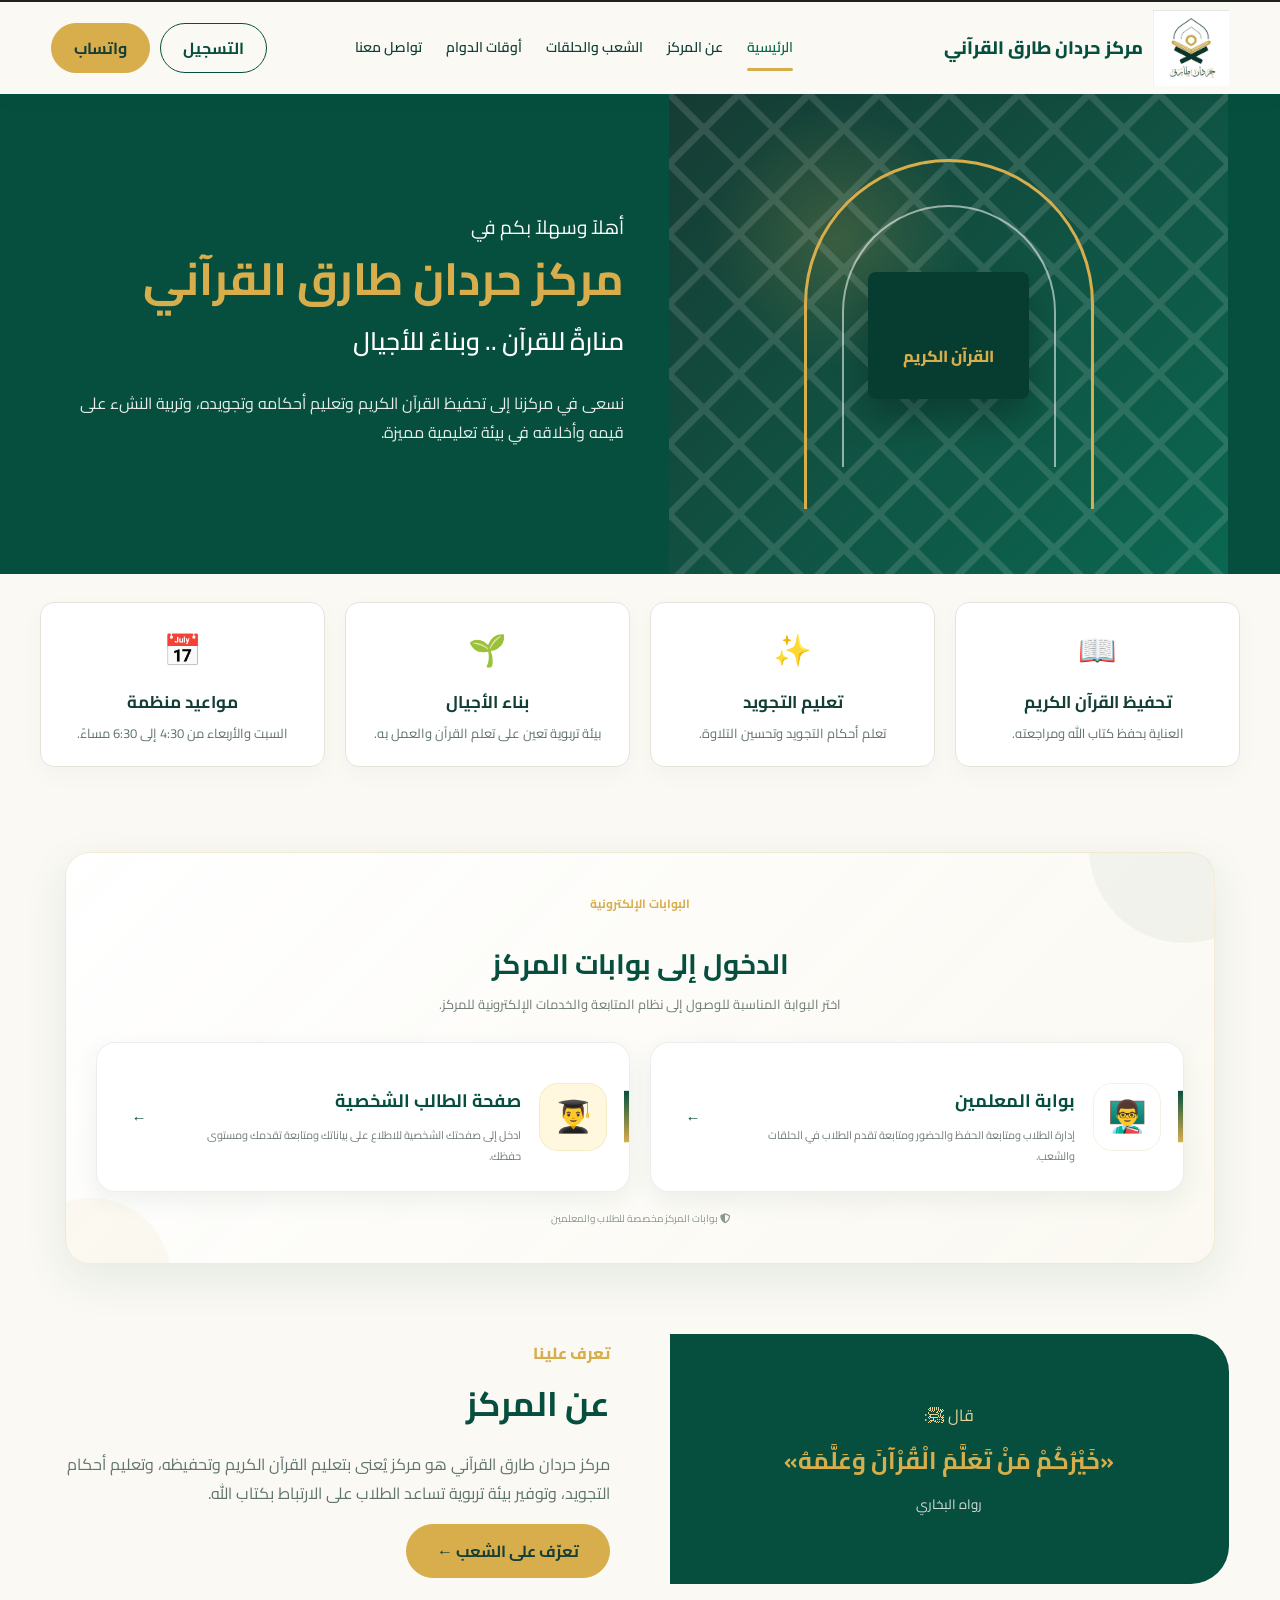
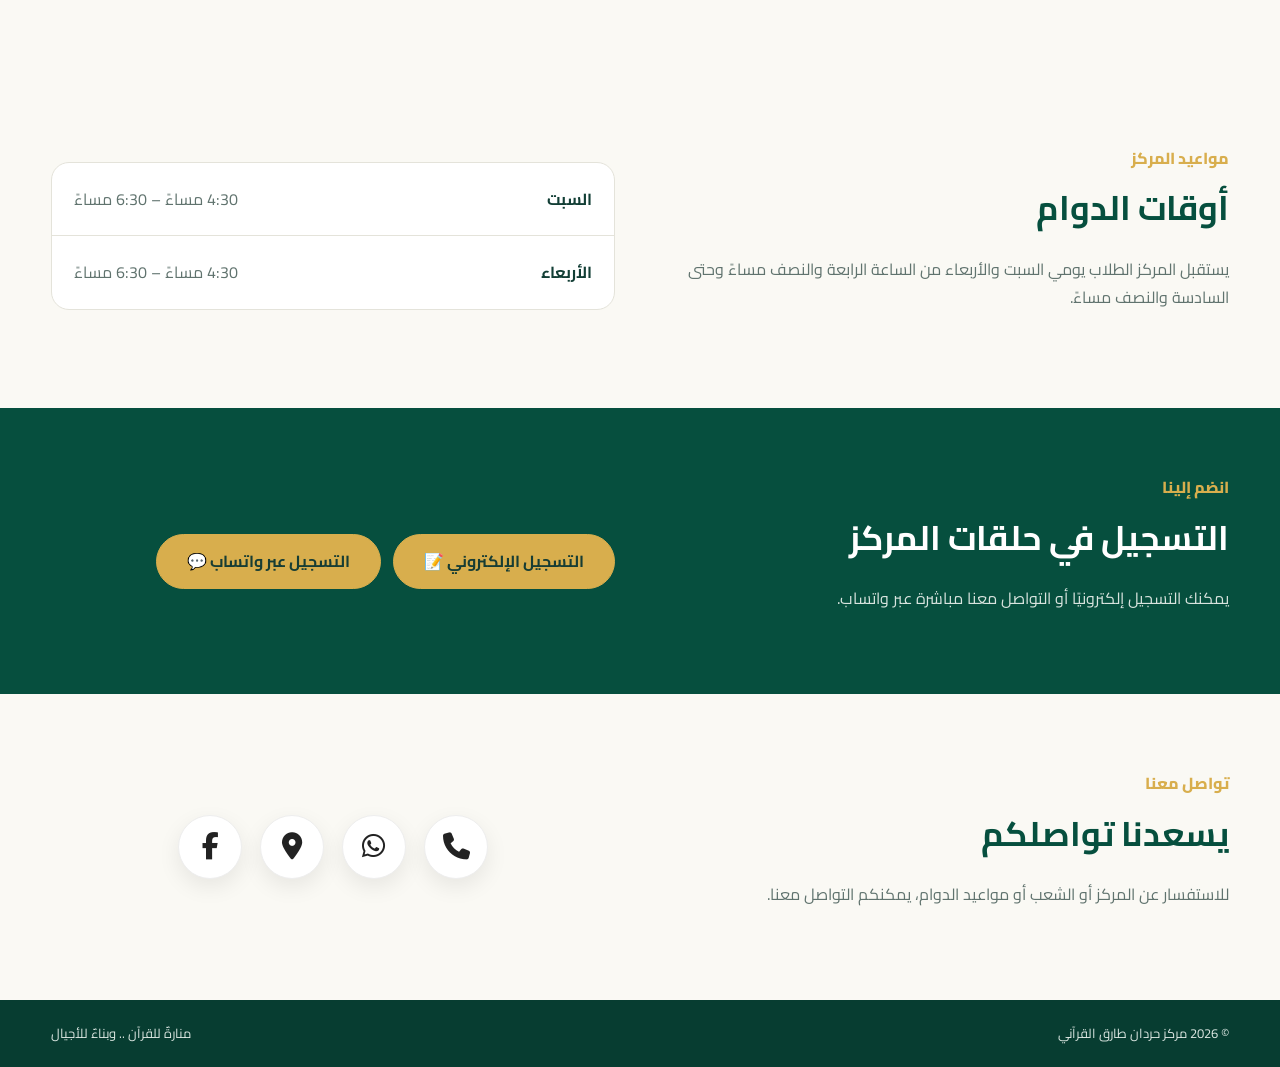
==== commit 86855298: "Update index.html" ====
--- a/index.html
+++ b/index.html
@@ -1865,4 +1865,3 @@
 </body>
 
 </html>
-```
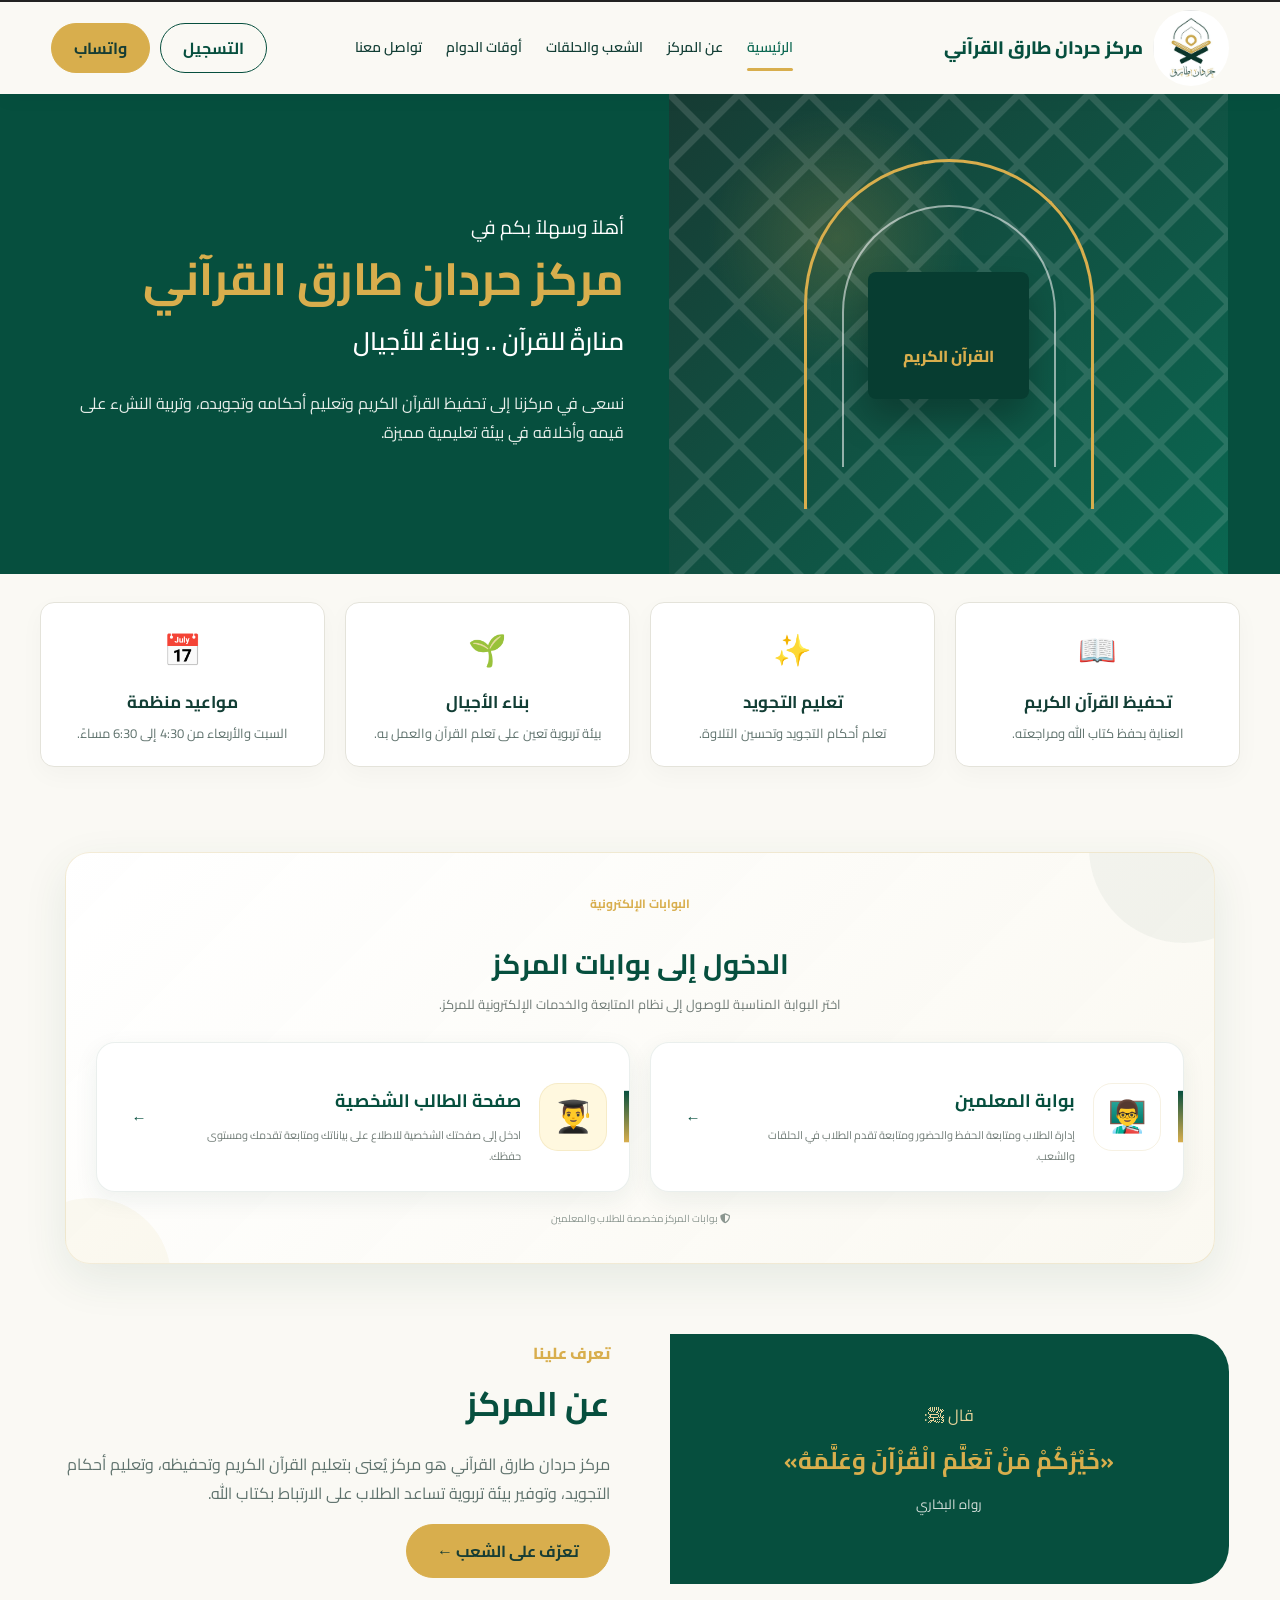
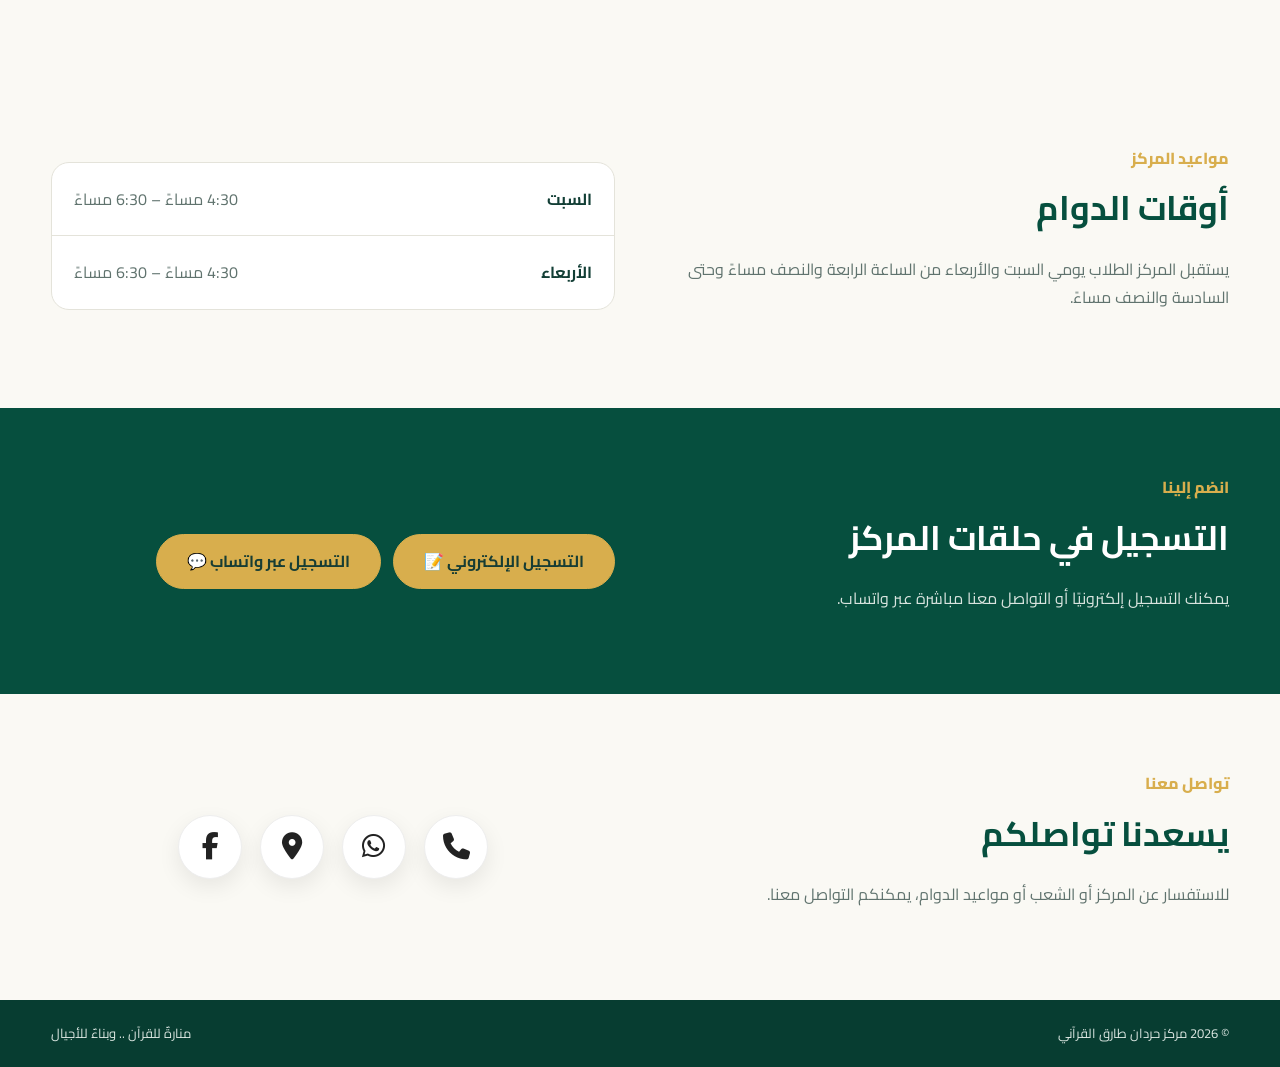
==== commit c3d3a0ab: "Update index.html" ====
--- a/index.html
+++ b/index.html
@@ -9,6 +9,7 @@
   <title>مركز حردان طارق القرآني</title>
 
   <link rel="icon" type="image/png" href="logo.png">
+  <link rel="shortcut icon" type="image/png" href="logo.png">
 
   <meta
     name="description"
@@ -24,10 +25,6 @@
 
   <style>
 
-    /* =====================================================
-       إعدادات عامة
-    ===================================================== */
-
     html {
       scroll-behavior: smooth;
     }
@@ -41,6 +38,16 @@
       color: #fff;
     }
 
+    /* =====================================================
+       شعار المركز — دائري ومقصوص
+    ===================================================== */
+
+    .brand img {
+      border-radius: 50% !important;
+      object-fit: cover !important;
+      overflow: hidden;
+      display: block;
+    }
 
     /* =====================================================
        حركات الظهور
@@ -75,7 +82,6 @@
       transition-delay: .32s;
     }
 
-
     /* =====================================================
        الهيدر
     ===================================================== */
@@ -91,7 +97,6 @@
       box-shadow:
         0 8px 30px rgba(0,0,0,.08);
     }
-
 
     /* =====================================================
        الأزرار
@@ -113,7 +118,6 @@
       transform: translateY(1px) scale(.97);
     }
 
-
     /* =====================================================
        HERO
     ===================================================== */
@@ -164,7 +168,6 @@
         transform: translateY(-8px);
       }
     }
-
 
     /* =====================================================
        FEATURES
@@ -208,7 +211,6 @@
       transform: scale(1.12) rotate(-3deg);
     }
 
-
     /* =====================================================
        البوابات الإلكترونية
     ===================================================== */
@@ -459,7 +461,6 @@
       font-size: 10px;
     }
 
-
     /* =====================================================
        ABOUT / SCHEDULE / REGISTER
     ===================================================== */
@@ -494,7 +495,6 @@
       min-width: 190px;
       text-align: center;
     }
-
 
     /* =====================================================
        CONTACT
@@ -570,7 +570,6 @@
     .contact-list a span {
       display: none;
     }
-
 
     /* =====================================================
        تأثير الضغط
@@ -601,7 +600,6 @@
       }
     }
 
-
     /* =====================================================
        تحسينات الموبايل
     ===================================================== */
@@ -614,7 +612,6 @@
       }
 
     }
-
 
     @media (max-width: 700px) {
 
@@ -675,7 +672,6 @@
 
     }
 
-
     @media (max-width: 600px) {
 
       html,
@@ -703,6 +699,8 @@
       .brand img {
         width: 42px !important;
         height: 42px !important;
+        border-radius: 50% !important;
+        object-fit: cover !important;
       }
 
       .brand span {
@@ -806,7 +804,6 @@
         transform: scale(.98);
       }
 
-
       /* HERO */
 
       .hero {
@@ -859,7 +856,6 @@
         width: 75%;
       }
 
-
       /* FEATURES */
 
       .features {
@@ -886,7 +882,6 @@
         font-size: 14px;
         line-height: 1.8;
       }
-
 
       /* ABOUT */
 
@@ -928,7 +923,6 @@
         box-sizing: border-box;
       }
 
-
       /* SCHEDULE */
 
       .schedule {
@@ -967,7 +961,6 @@
       .schedule-box span {
         font-size: 14px;
       }
-
 
       /* REGISTER */
 
@@ -1006,7 +999,6 @@
         padding: 14px 15px;
       }
 
-
       /* CONTACT */
 
       .contact {
@@ -1042,7 +1034,6 @@
       .contact-list a i {
         font-size: 22px;
       }
-
 
       /* FOOTER */
 
@@ -1062,7 +1053,6 @@
 
     }
 
-
     @media (max-width: 380px) {
 
       .hero-content h1 {
@@ -1103,7 +1093,6 @@
       }
 
     }
-
 
     /* تقليل الحركة لمن يفضل ذلك */
 
@@ -1127,13 +1116,9 @@
 
 </head>
 
-
 <body>
 
-
-  <!-- =====================================================
-       HEADER
-  ===================================================== -->
+  <!-- HEADER -->
 
   <header class="header">
 
@@ -1152,7 +1137,6 @@
 
       </a>
 
-
       <nav>
 
         <a class="active" href="#home">
@@ -1176,7 +1160,6 @@
         </a>
 
       </nav>
-
 
       <div class="actions">
 
@@ -1198,7 +1181,6 @@
 
       </div>
 
-
       <button
         class="menu-btn"
         aria-label="فتح القائمة"
@@ -1212,9 +1194,7 @@
 
   </header>
 
-
   <main>
-
 
     <!-- HERO -->
 
@@ -1244,7 +1224,6 @@
 
         </div>
 
-
         <div class="hero-art">
 
           <div class="arch">
@@ -1261,7 +1240,6 @@
 
     </section>
 
-
     <!-- FEATURES -->
 
     <section class="features container">
@@ -1282,7 +1260,6 @@
 
       </article>
 
-
       <article class="feature reveal reveal-delay-2">
 
         <div class="icon">
@@ -1299,7 +1276,6 @@
 
       </article>
 
-
       <article class="feature reveal reveal-delay-3">
 
         <div class="icon">
@@ -1316,7 +1292,6 @@
 
       </article>
 
-
       <article class="feature reveal reveal-delay-4">
 
         <div class="icon">
@@ -1335,7 +1310,6 @@
 
     </section>
 
-
     <!-- البوابات الإلكترونية -->
 
     <section class="portal-section reveal">
@@ -1355,7 +1329,6 @@
         </p>
 
       </div>
-
 
       <div class="portal-cards">
 
@@ -1387,7 +1360,6 @@
 
         </a>
 
-
         <a
           href="student-login.html"
           class="portal-card student"
@@ -1418,7 +1390,6 @@
 
       </div>
 
-
       <div class="portal-note">
 
         <i class="fa-solid fa-shield-halved"></i>
@@ -1428,7 +1399,6 @@
       </div>
 
     </section>
-
 
     <!-- ABOUT -->
 
@@ -1449,7 +1419,6 @@
         </small>
 
       </div>
-
 
       <div class="about-text">
 
@@ -1478,7 +1447,6 @@
 
     </section>
 
-
     <!-- SCHEDULE -->
 
     <section id="schedule" class="schedule container reveal">
@@ -1500,7 +1468,6 @@
 
       </div>
 
-
       <div class="schedule-box">
 
         <div>
@@ -1515,7 +1482,6 @@
 
         </div>
 
-
         <div>
 
           <strong>
@@ -1532,7 +1498,6 @@
 
     </section>
 
-
     <!-- REGISTER -->
 
     <section id="register" class="register reveal">
@@ -1554,7 +1519,6 @@
           </p>
 
         </div>
-
 
         <div class="register-buttons">
 
@@ -1564,7 +1528,6 @@
           >
             التسجيل الإلكتروني 📝
           </a>
-
 
           <a
             class="btn btn-gold big"
@@ -1581,7 +1544,6 @@
 
     </section>
 
-
     <!-- CONTACT -->
 
     <section id="contact" class="contact container reveal">
@@ -1602,7 +1564,6 @@
         </p>
 
       </div>
-
 
       <div class="contact-list">
 
@@ -1619,7 +1580,6 @@
           </a>
 
         </div>
-
 
         <div>
 
@@ -1637,7 +1597,6 @@
 
         </div>
 
-
         <div>
 
           <a
@@ -1654,7 +1613,6 @@
 
         </div>
 
-
         <div>
 
           <a
@@ -1677,7 +1635,6 @@
 
   </main>
 
-
   <!-- FOOTER -->
 
   <footer>
@@ -1696,19 +1653,15 @@
 
   </footer>
 
-
   <script>
 
-    /* =====================================================
-       القائمة في الهاتف
-    ===================================================== */
+    /* القائمة في الهاتف */
 
     const menuButton =
       document.querySelector('.menu-btn');
 
     const nav =
       document.querySelector('nav');
-
 
     if (menuButton && nav) {
 
@@ -1729,7 +1682,6 @@
         }
       );
 
-
       nav.querySelectorAll('a').forEach(
         link => {
 
@@ -1752,14 +1704,10 @@
 
     }
 
-
-    /* =====================================================
-       ظهور العناصر عند النزول
-    ===================================================== */
+    /* ظهور العناصر عند النزول */
 
     const revealElements =
       document.querySelectorAll('.reveal');
-
 
     const revealObserver =
       new IntersectionObserver(
@@ -1785,21 +1733,16 @@
         }
       );
 
-
     revealElements.forEach(
       element => {
         revealObserver.observe(element);
       }
     );
 
-
-    /* =====================================================
-       تأثير الهيدر عند النزول
-    ===================================================== */
+    /* تأثير الهيدر عند النزول */
 
     const header =
       document.querySelector('.header');
-
 
     function updateHeader() {
 
@@ -1812,7 +1755,6 @@
       }
 
     }
-
 
     window.addEventListener(
       'scroll',
@@ -1820,13 +1762,9 @@
       { passive: true }
     );
 
-
     updateHeader();
 
-
-    /* =====================================================
-       تأثير الضغط
-    ===================================================== */
+    /* تأثير الضغط */
 
     document.addEventListener(
       'click',
@@ -1861,7 +1799,6 @@
 
   </script>
 
-
 </body>
 
 </html>
